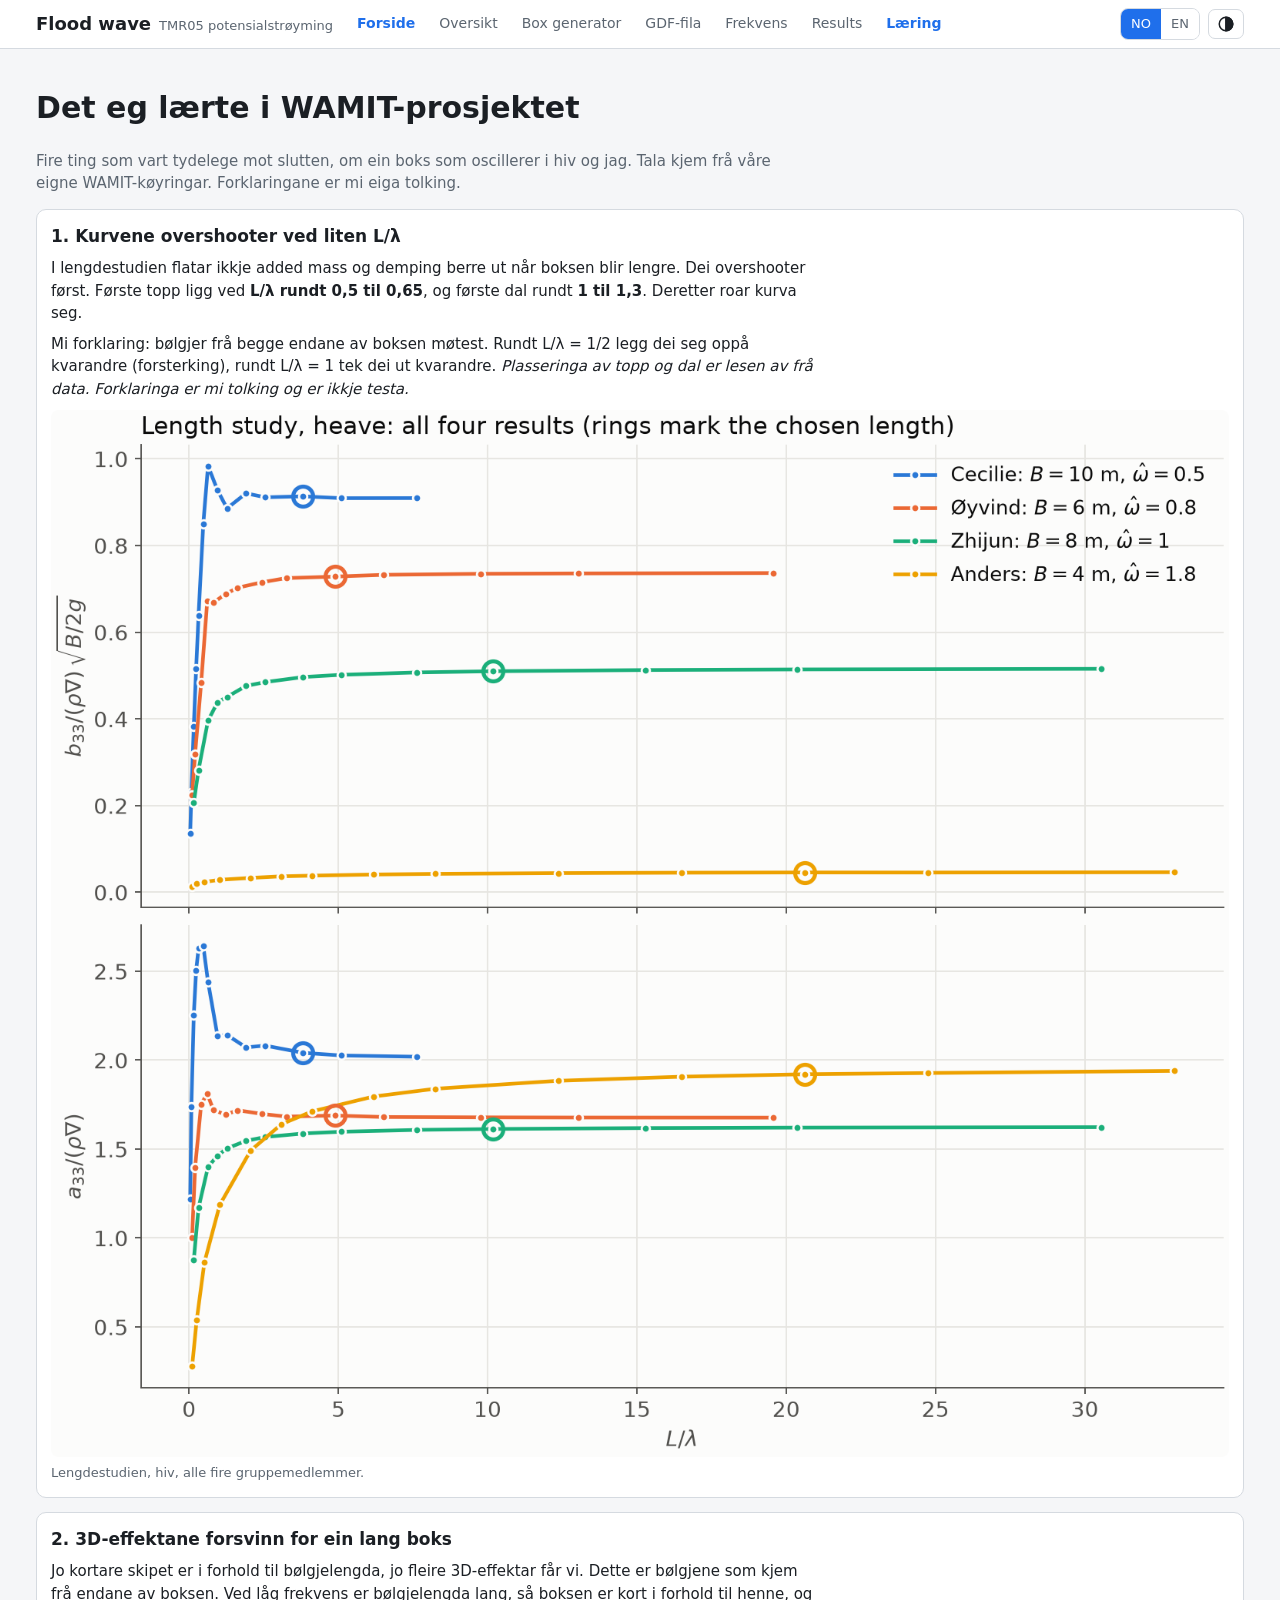
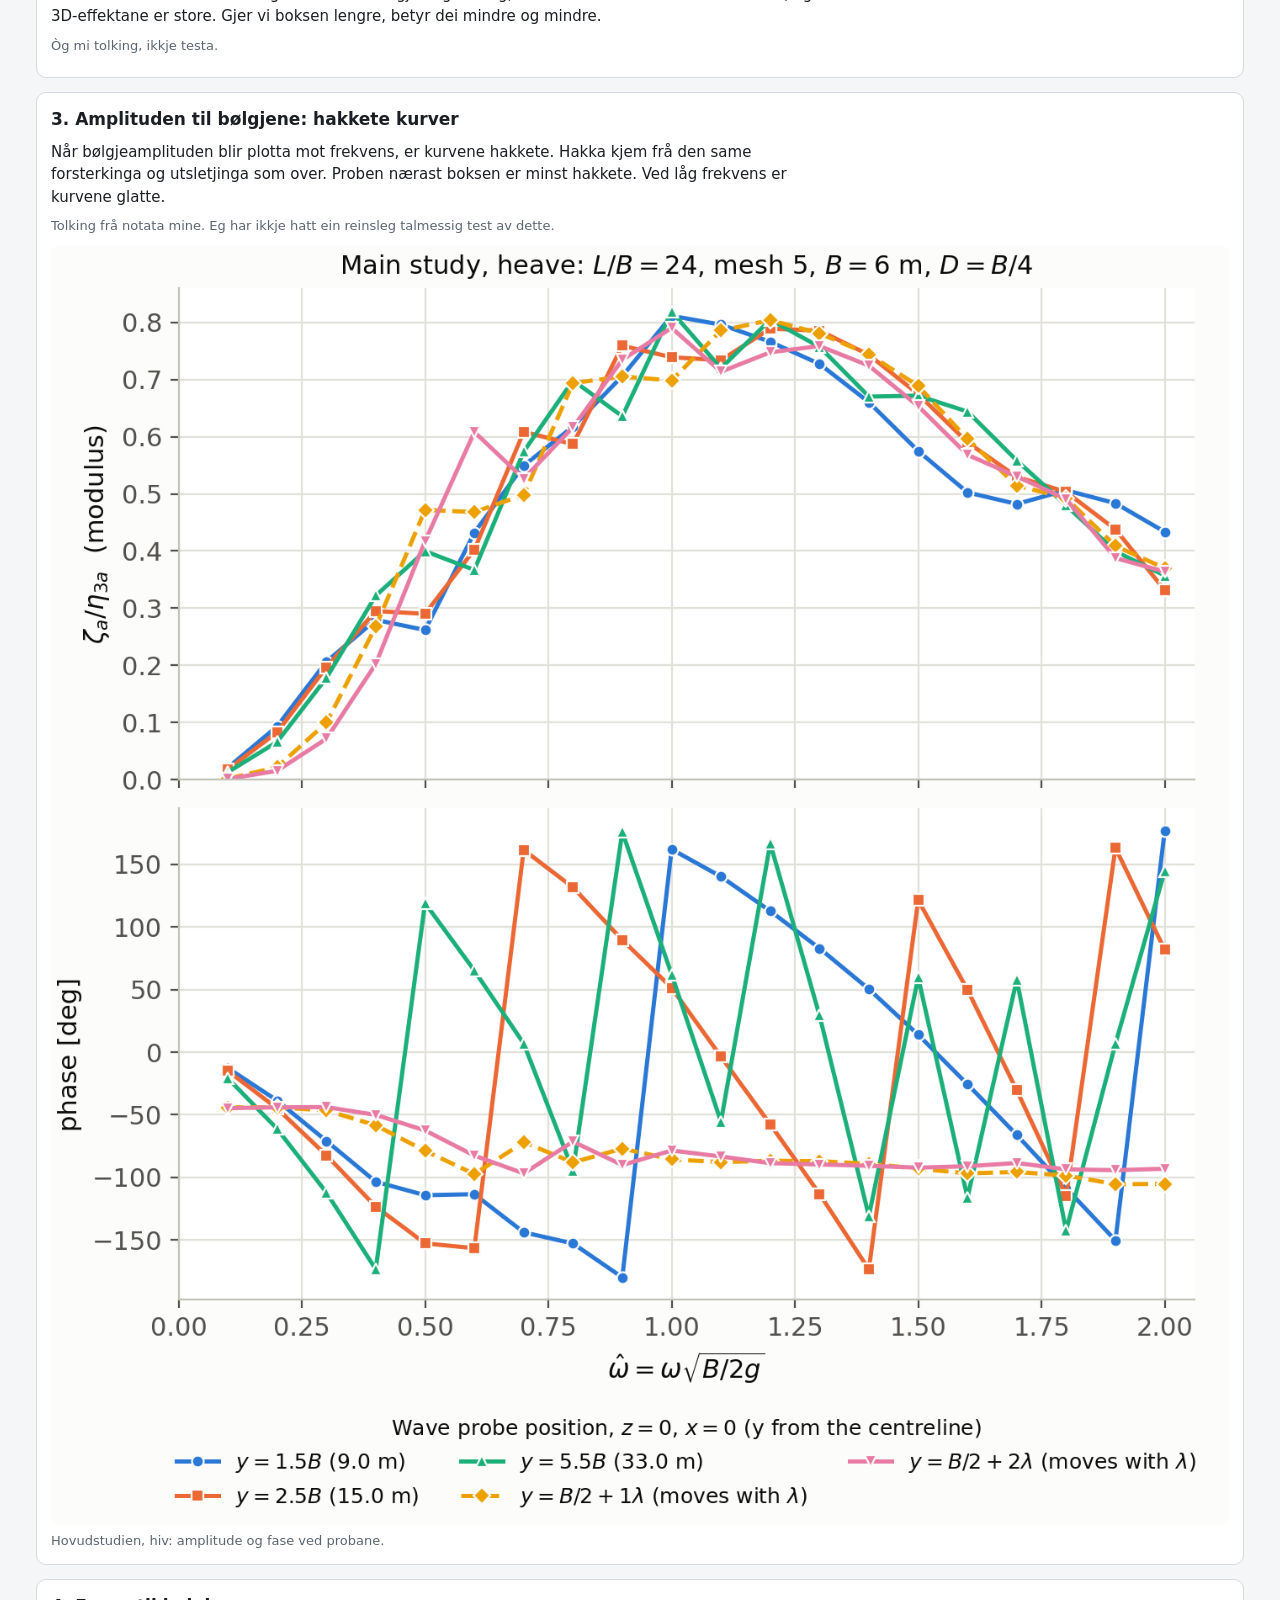
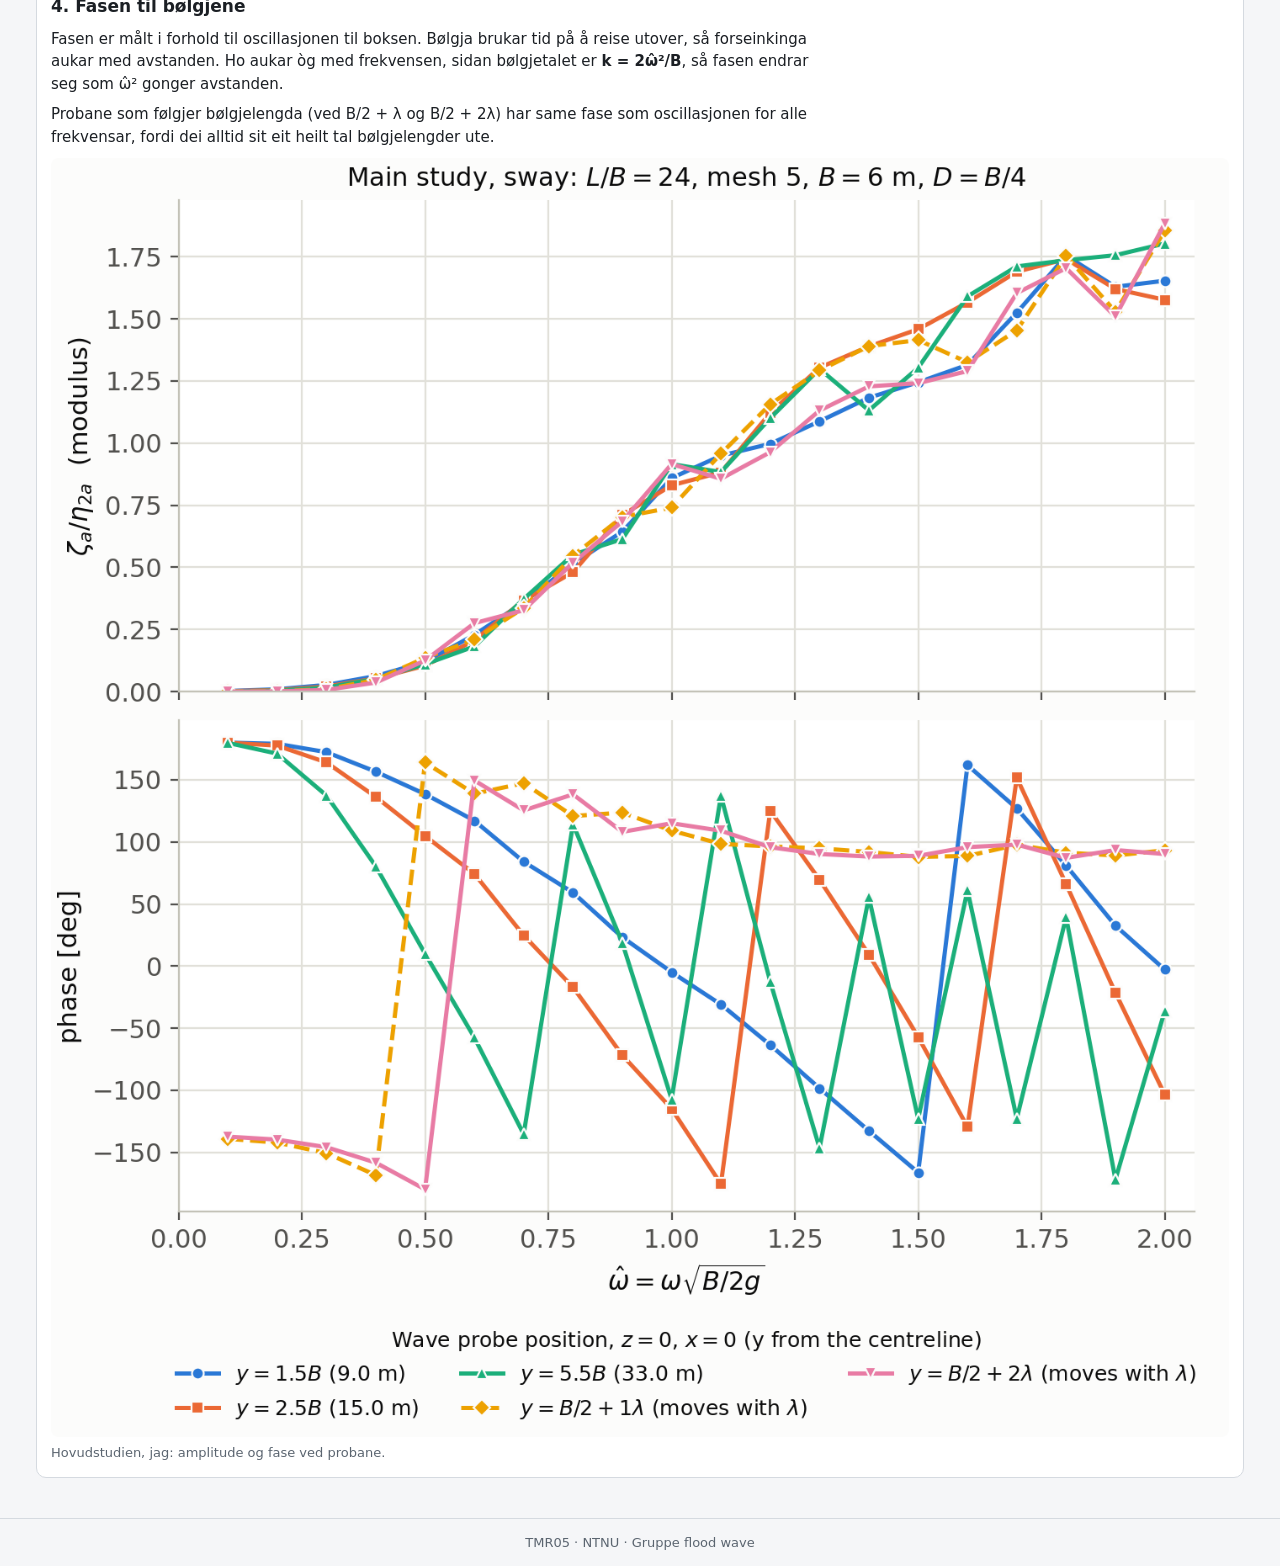
==== læring/index.html @ 2c4257c1 "Add laering page" ====
<!doctype html>
<html lang="nn" data-title="lr.title">
<head>
<meta charset="utf-8">
<meta name="viewport" content="width=device-width, initial-scale=1">
<title>Læring</title>
<link rel="stylesheet" href="../assets/site.css">
<link rel="stylesheet" href="learning.css">
<script src="../assets/site.js"></script>
</head>
<body>
<header id="site-header"></header>
<main>
<div class="wrap">
  <h1 data-i18n="lr.h1"></h1>
  <p class="sub" data-i18n="lr.sub"></p>

  <div class="card">
    <h2 data-i18n="lr.h_1"></h2>
    <p data-i18n="lr.p_1a"></p>
    <p data-i18n="lr.p_1b"></p>
    <figure><img src="img/length_study_heave_all.png" alt=""><figcaption data-i18n="lr.c_1"></figcaption></figure>
  </div>

  <div class="card">
    <h2 data-i18n="lr.h_2"></h2>
    <p data-i18n="lr.p_2a"></p>
    <p class="small" data-i18n="lr.p_2b"></p>
  </div>

  <div class="card">
    <h2 data-i18n="lr.h_3"></h2>
    <p data-i18n="lr.p_3a"></p>
    <p class="small" data-i18n="lr.p_3b"></p>
    <figure><img src="img/main_study_heave_waves.png" alt=""><figcaption data-i18n="lr.c_3"></figcaption></figure>
  </div>

  <div class="card">
    <h2 data-i18n="lr.h_4"></h2>
    <p data-i18n="lr.p_4a"></p>
    <p data-i18n="lr.p_4b"></p>
    <figure><img src="img/main_study_sway_waves.png" alt=""><figcaption data-i18n="lr.c_4"></figcaption></figure>
  </div>
</div>
</main>
<footer id="site-footer"></footer>
<script src="learning.js"></script>
</body>
</html>
---- assets/site.css ----
/* Felles stil for heile nettstaden: fargar, meny, forside, knappar */
:root{
  --bg:#f5f6f8; --panel:#ffffff; --ink:#1b1f24; --muted:#5b6570; --line:#d5dae0;
  --canvas:#eef2f7; --accent:#1f6feb; --sel:#ffcc00; --code-bg:#f0f2f5;
  --hard:rgba(255,204,0,.38); --soft:rgba(31,111,235,.10); --gdf:rgba(26,138,60,.14);
  --good:#1a8a3c; --badc:#c62828;
}
@media (prefers-color-scheme: dark){
  :root:not([data-theme="light"]){
    --bg:#14181d; --panel:#1c2229; --ink:#e8ecf0; --muted:#98a3ae; --line:#323b45;
    --canvas:#10151a; --accent:#5b9dff; --sel:#ffd23f; --code-bg:#12171c;
    --hard:rgba(255,210,63,.30); --soft:rgba(91,157,255,.14); --gdf:rgba(76,208,125,.16);
    --good:#4cd07d; --badc:#ff7b72;
  }
}
:root[data-theme="dark"]{
  --bg:#14181d; --panel:#1c2229; --ink:#e8ecf0; --muted:#98a3ae; --line:#323b45;
  --canvas:#10151a; --accent:#5b9dff; --sel:#ffd23f; --code-bg:#12171c;
  --hard:rgba(255,210,63,.30); --soft:rgba(91,157,255,.14); --gdf:rgba(76,208,125,.16);
  --good:#4cd07d; --badc:#ff7b72;
}
*{box-sizing:border-box}
html{color-scheme:light dark}
:root[data-theme="light"]{color-scheme:light}
:root[data-theme="dark"]{color-scheme:dark}
body{margin:0;background:var(--bg);color:var(--ink);font:15px/1.5 system-ui,-apple-system,"Segoe UI",Roboto,sans-serif;min-height:100vh;display:flex;flex-direction:column}
main{flex:1}
.wrap{max-width:1240px;margin:0 auto;padding:16px}
a{color:var(--accent)}

/* meny */
#site-header{position:sticky;top:0;z-index:20;background:var(--panel);border-bottom:1px solid var(--line)}
.bar{max-width:1240px;margin:0 auto;padding:8px 16px;display:flex;align-items:center;gap:14px;flex-wrap:wrap}
.brand{display:flex;align-items:baseline;gap:8px;text-decoration:none;color:var(--ink);font-size:18px}
.brand span{color:var(--muted);font-size:13px}
.bar nav{display:flex;gap:4px;flex:1;flex-wrap:wrap}
.bar nav a{color:var(--muted);text-decoration:none;padding:5px 10px;border-radius:7px;font-size:14px}
.bar nav a:hover{color:var(--ink);background:var(--code-bg)}
.bar nav a.active{color:var(--accent);font-weight:600}
.tools{display:flex;gap:8px;align-items:center}
.seg{display:inline-flex;border:1px solid var(--line);border-radius:8px;overflow:hidden}
.seg button{border:0;border-radius:0;padding:5px 10px;background:var(--panel);color:var(--muted)}
.seg button.on{background:var(--accent);color:#fff}
#themeBtn{padding:5px 8px;line-height:0;display:inline-flex;align-items:center}
#themeBtn svg{width:18px;height:18px}
.bar nav a{white-space:nowrap}
.tools{margin-left:auto}
@media (max-width:640px){.bar nav{order:3;flex-basis:100%}.brand span{display:none}}

/* forside */
.hero{padding:26px 0 8px}
.hero h1{font-size:28px;margin:0 0 6px}
.hero p{color:var(--muted);margin:0;max-width:70ch}
.cards{display:grid;grid-template-columns:repeat(auto-fill,minmax(280px,1fr));gap:14px;margin:20px 0}
.pcard{display:block;text-decoration:none;color:var(--ink);background:var(--panel);border:1px solid var(--line);border-radius:12px;padding:16px;transition:border-color .15s,transform .15s}
.pcard:hover{border-color:var(--accent);transform:translateY(-2px)}
.pcard h2{font-size:17px;margin:0 0 6px}
.pcard p{margin:0;color:var(--muted);font-size:14px}
.pcard .go{display:inline-block;margin-top:10px;color:var(--accent);font-size:14px}
.pcard.soon{border-style:dashed;color:var(--muted);cursor:default}
.pcard.soon:hover{border-color:var(--line);transform:none}

/* felles element */
button{font:inherit;font-size:13px;background:var(--panel);color:var(--ink);border:1px solid var(--line);border-radius:7px;padding:6px 10px;cursor:pointer}
button:hover{border-color:var(--accent)}
button.on{background:var(--accent);border-color:var(--accent);color:#fff}
button:disabled{opacity:.45;cursor:default}
#site-footer{border-top:1px solid var(--line);color:var(--muted);font-size:13px;text-align:center;padding:14px 16px;margin-top:10px}
---- læring/learning.css ----
.sub{color:var(--muted);margin:0 0 14px;max-width:80ch}
.card{background:var(--panel);border:1px solid var(--line);border-radius:10px;padding:14px;margin-bottom:14px}
.card h2{font-size:17px;margin:0 0 8px}
.card p{max-width:80ch;margin:0 0 8px}
.small{font-size:13px;color:var(--muted)}
figure{margin:10px 0 0}
figure img{width:100%;height:auto;display:block;background:#fff;border-radius:8px}
figcaption{font-size:13px;color:var(--muted);margin-top:6px}
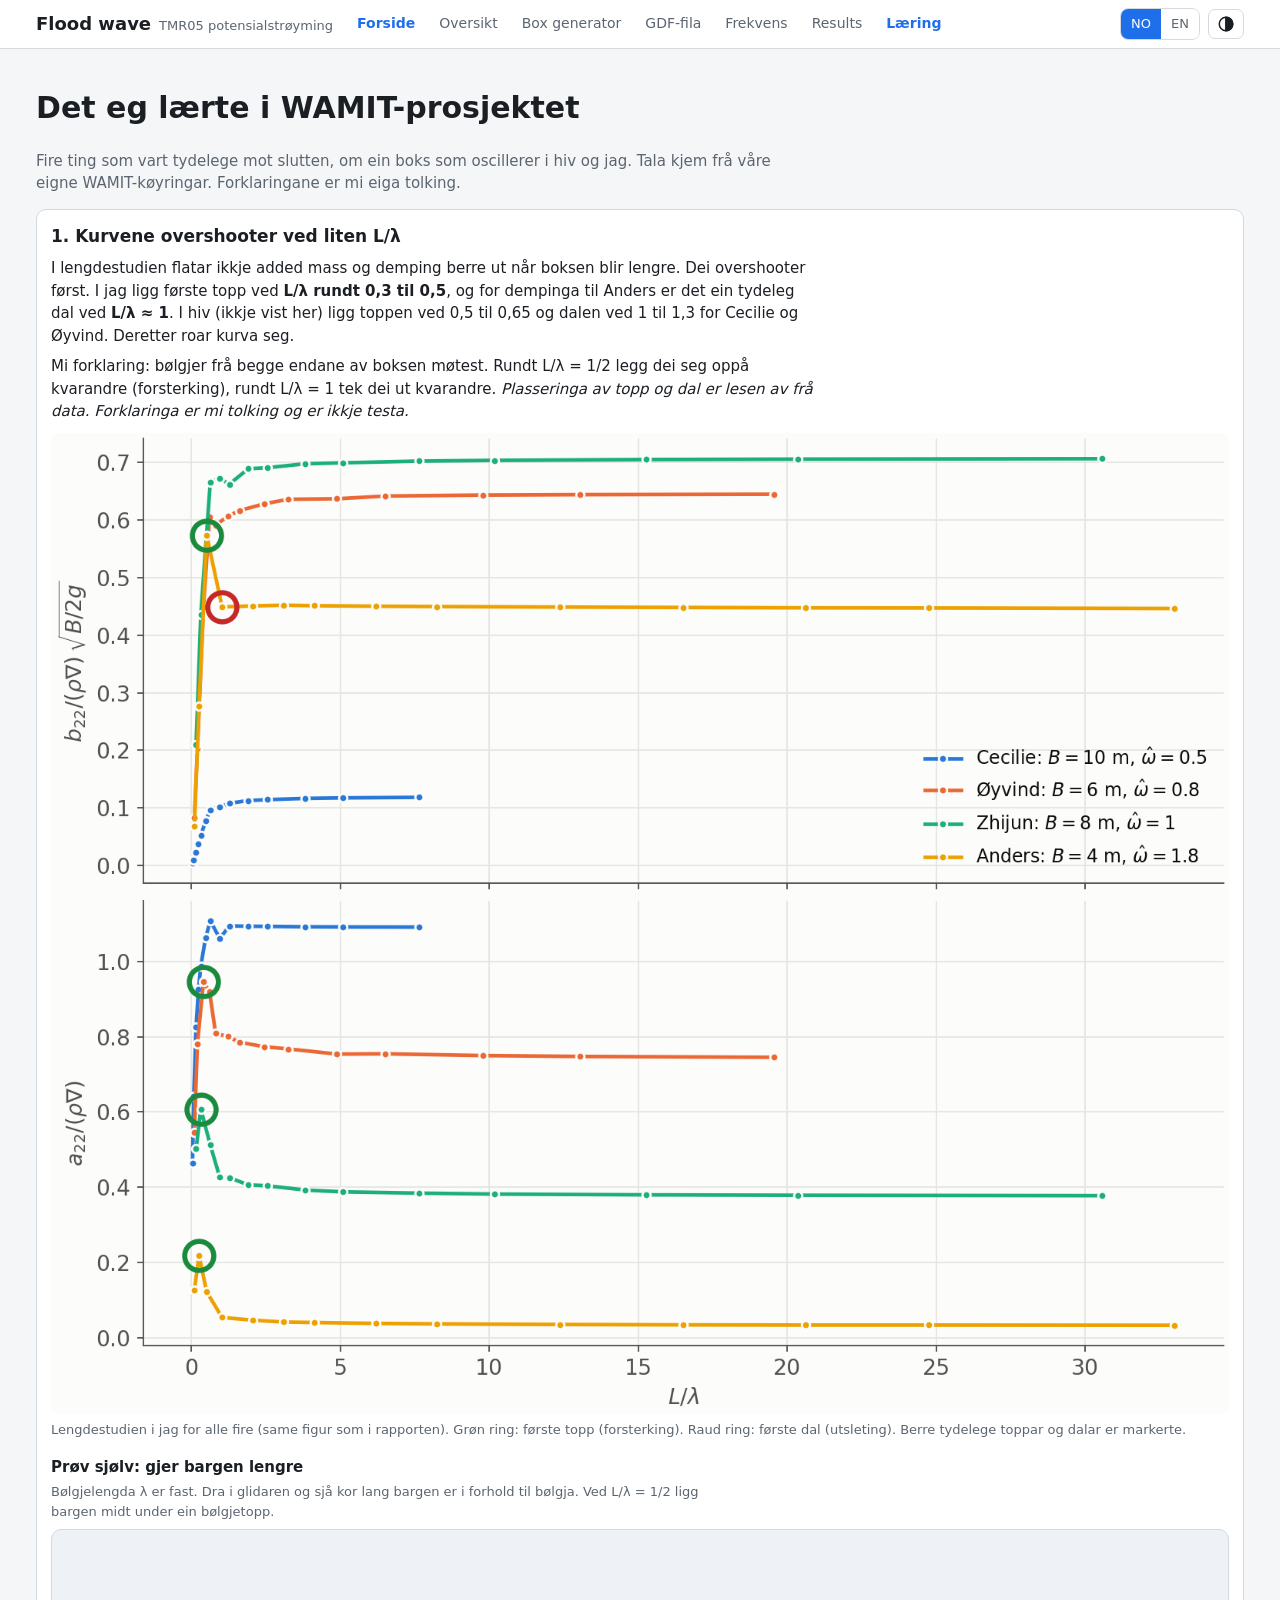
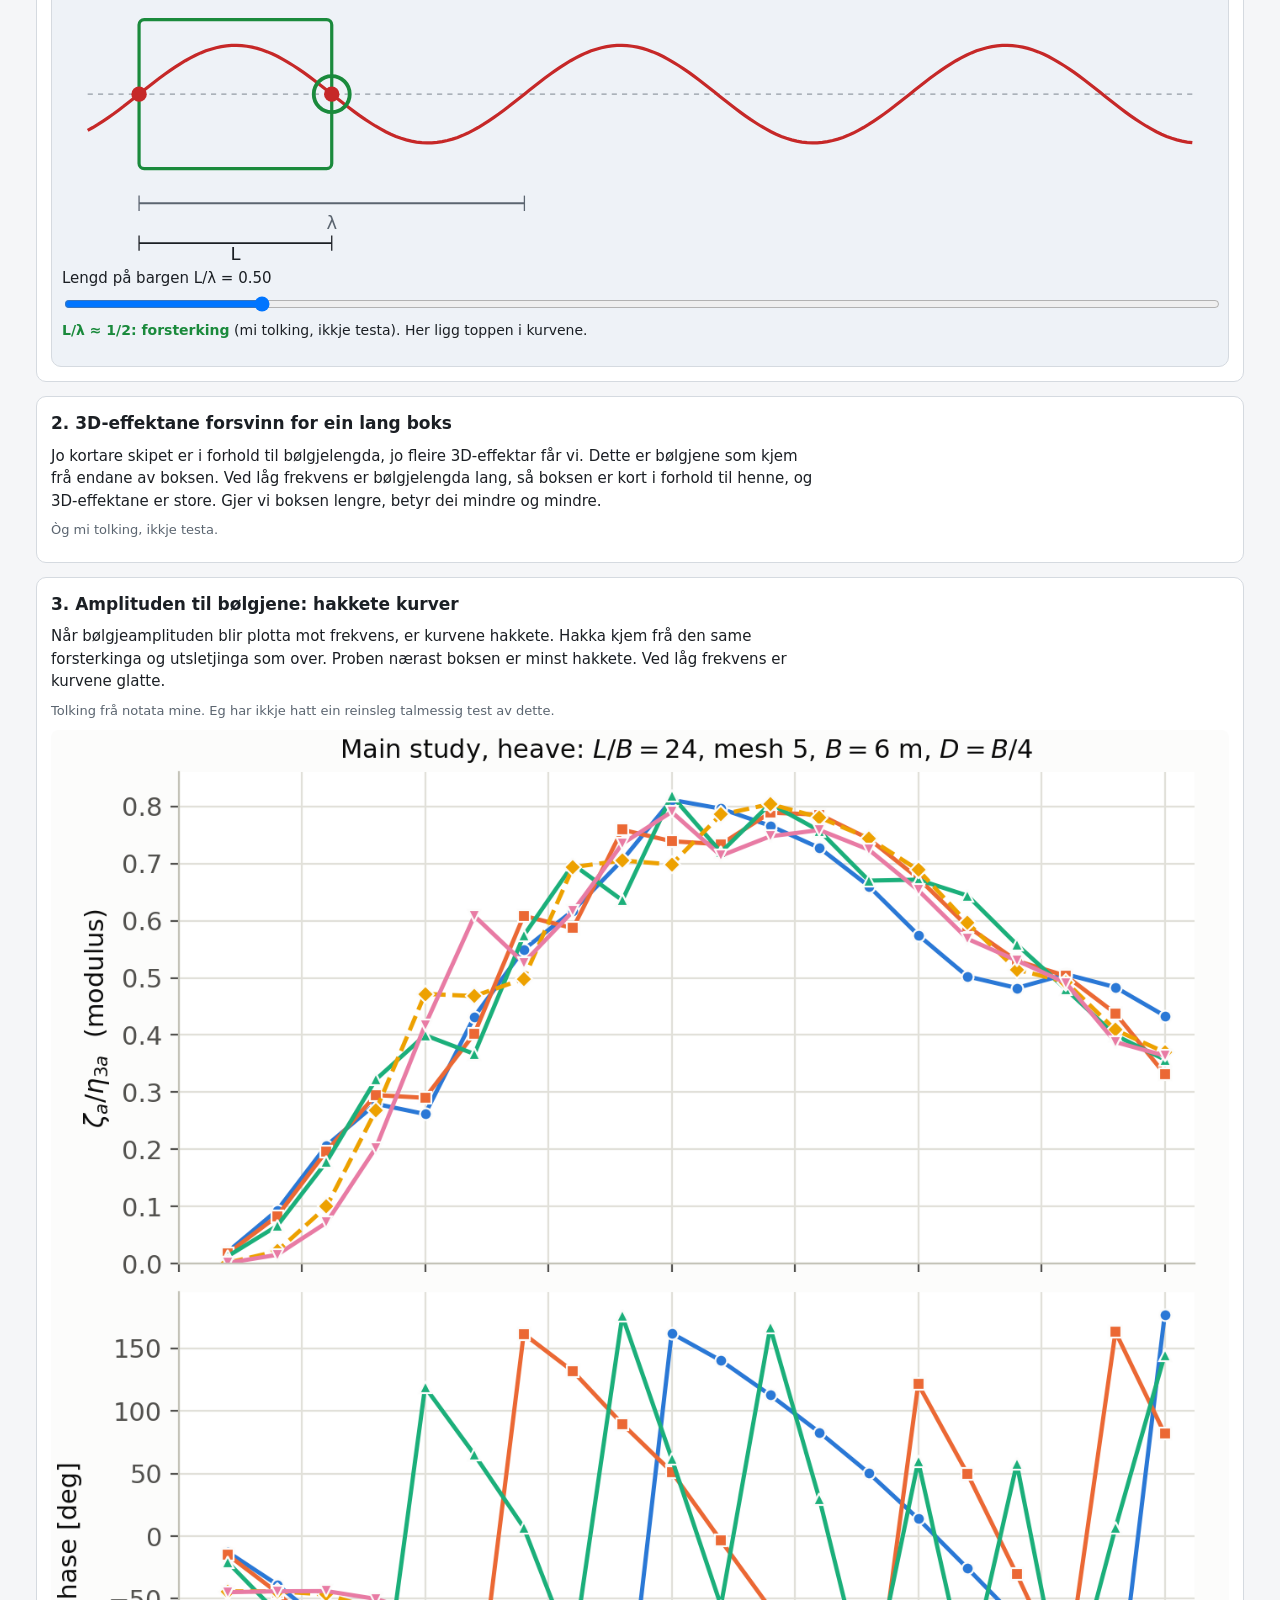
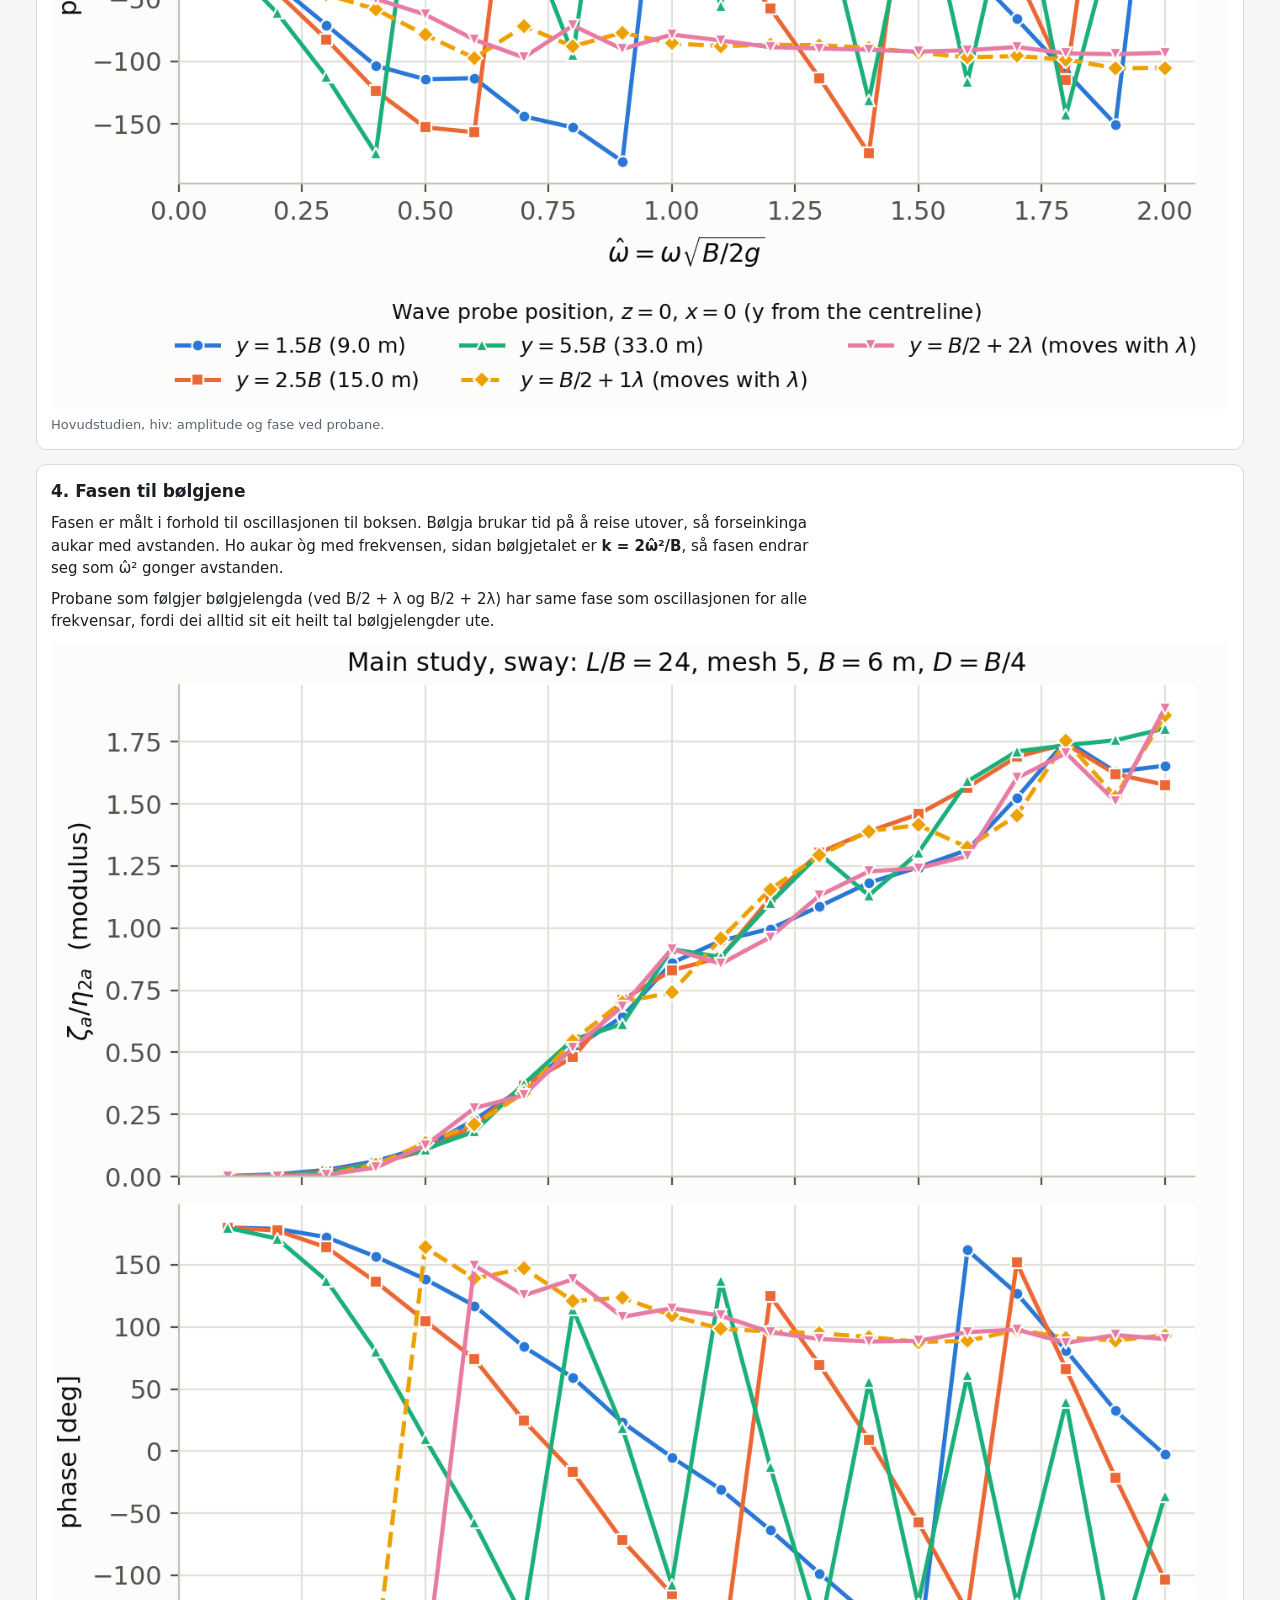
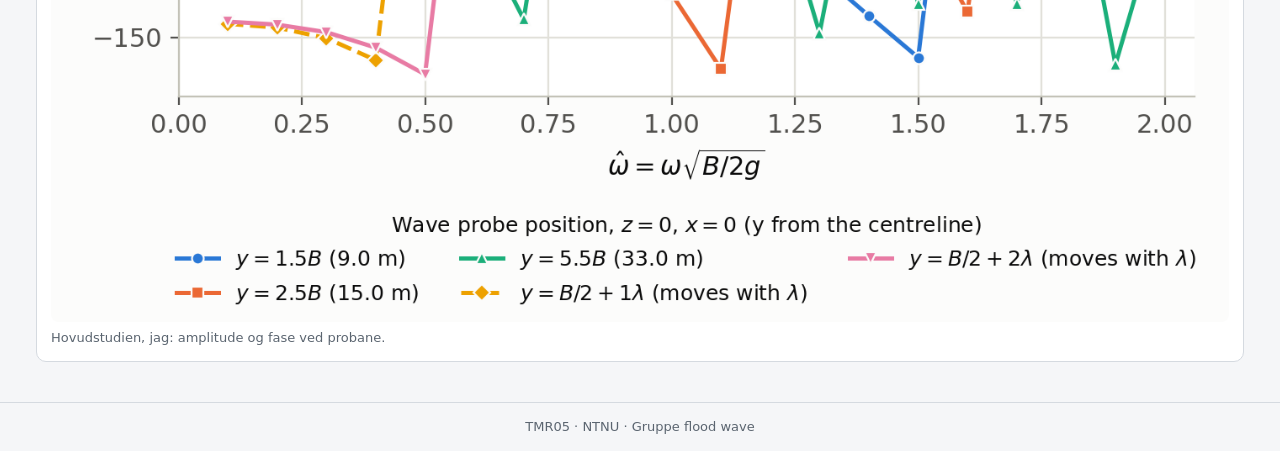
==== commit 4f88836f: "Add laering page" ====
--- a/læring/index.html
+++ b/læring/index.html
@@ -19,7 +19,15 @@
     <h2 data-i18n="lr.h_1"></h2>
     <p data-i18n="lr.p_1a"></p>
     <p data-i18n="lr.p_1b"></p>
-    <figure><img src="img/length_study_heave_all.png" alt=""><figcaption data-i18n="lr.c_1"></figcaption></figure>
+    <figure><img src="img/length_overshoot_sway.png" alt=""><figcaption data-i18n="lr.c_1"></figcaption></figure>
+    <h3 data-i18n="lr.b_h"></h3>
+    <p class="small" data-i18n="lr.b_p"></p>
+    <div class="barge">
+      <svg id="bargeSvg" viewBox="0 0 900 250" role="img" aria-label="Barge and wave"></svg>
+      <div class="bctl"><label for="bL"><span data-i18n="lr.b_len"></span> L/λ = <output id="bOut">0.50</output></label>
+        <input id="bL" type="range" min="0.1" max="2.5" step="0.01" value="0.5"></div>
+      <div class="bread" id="bRead"></div>
+    </div>
   </div>
 
   <div class="card">
--- a/læring/learning.css
+++ b/læring/learning.css
@@ -6,3 +6,10 @@
 figure{margin:10px 0 0}
 figure img{width:100%;height:auto;display:block;background:#fff;border-radius:8px}
 figcaption{font-size:13px;color:var(--muted);margin-top:6px}
+h3{font-size:15px;margin:16px 0 4px}
+.barge{margin-top:6px;background:var(--canvas);border:1px solid var(--line);border-radius:10px;padding:10px}
+#bargeSvg{width:100%;height:auto;display:block}
+.bctl{display:flex;flex-direction:column;gap:4px;margin-top:6px}
+.bctl input{width:100%}
+.bread{margin-top:6px;font-size:14px;min-height:2.6em}
+.bread .ok{color:var(--good);font-weight:600}.bread .bad{color:var(--badc);font-weight:600}
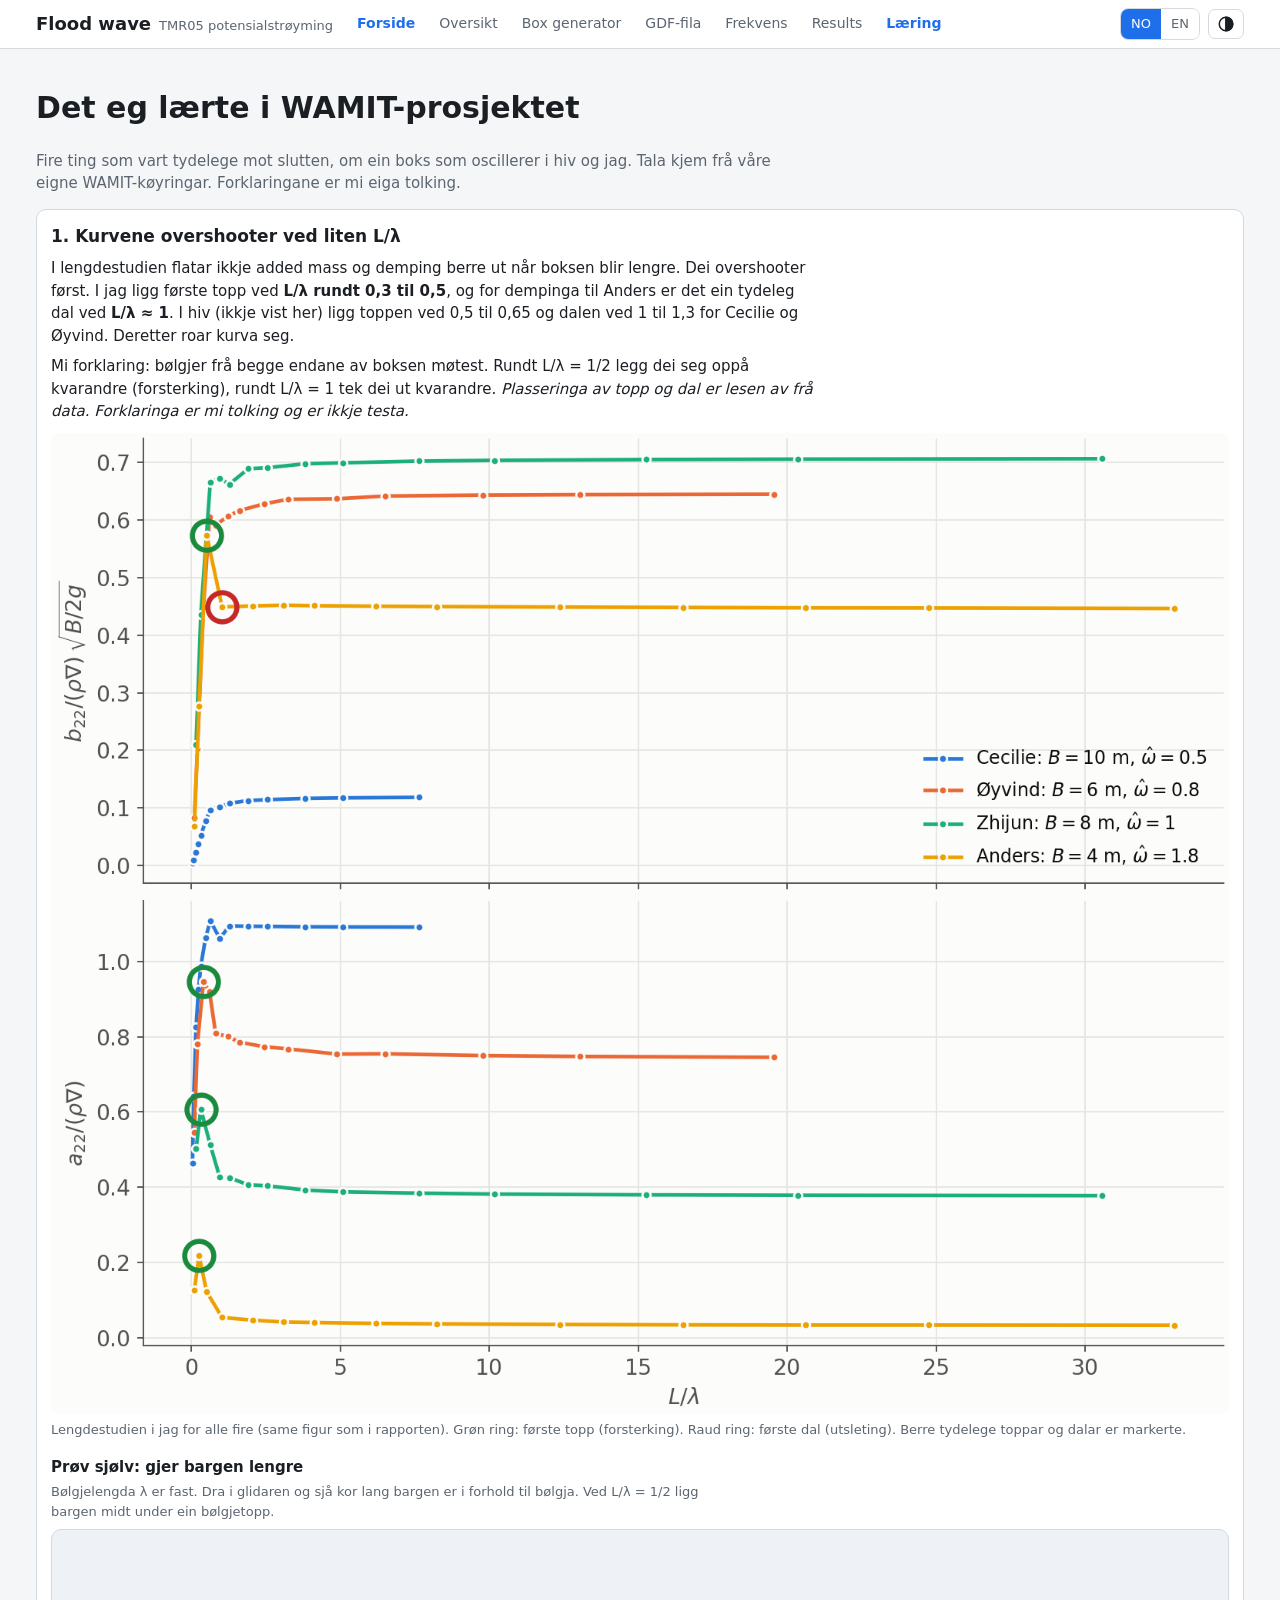
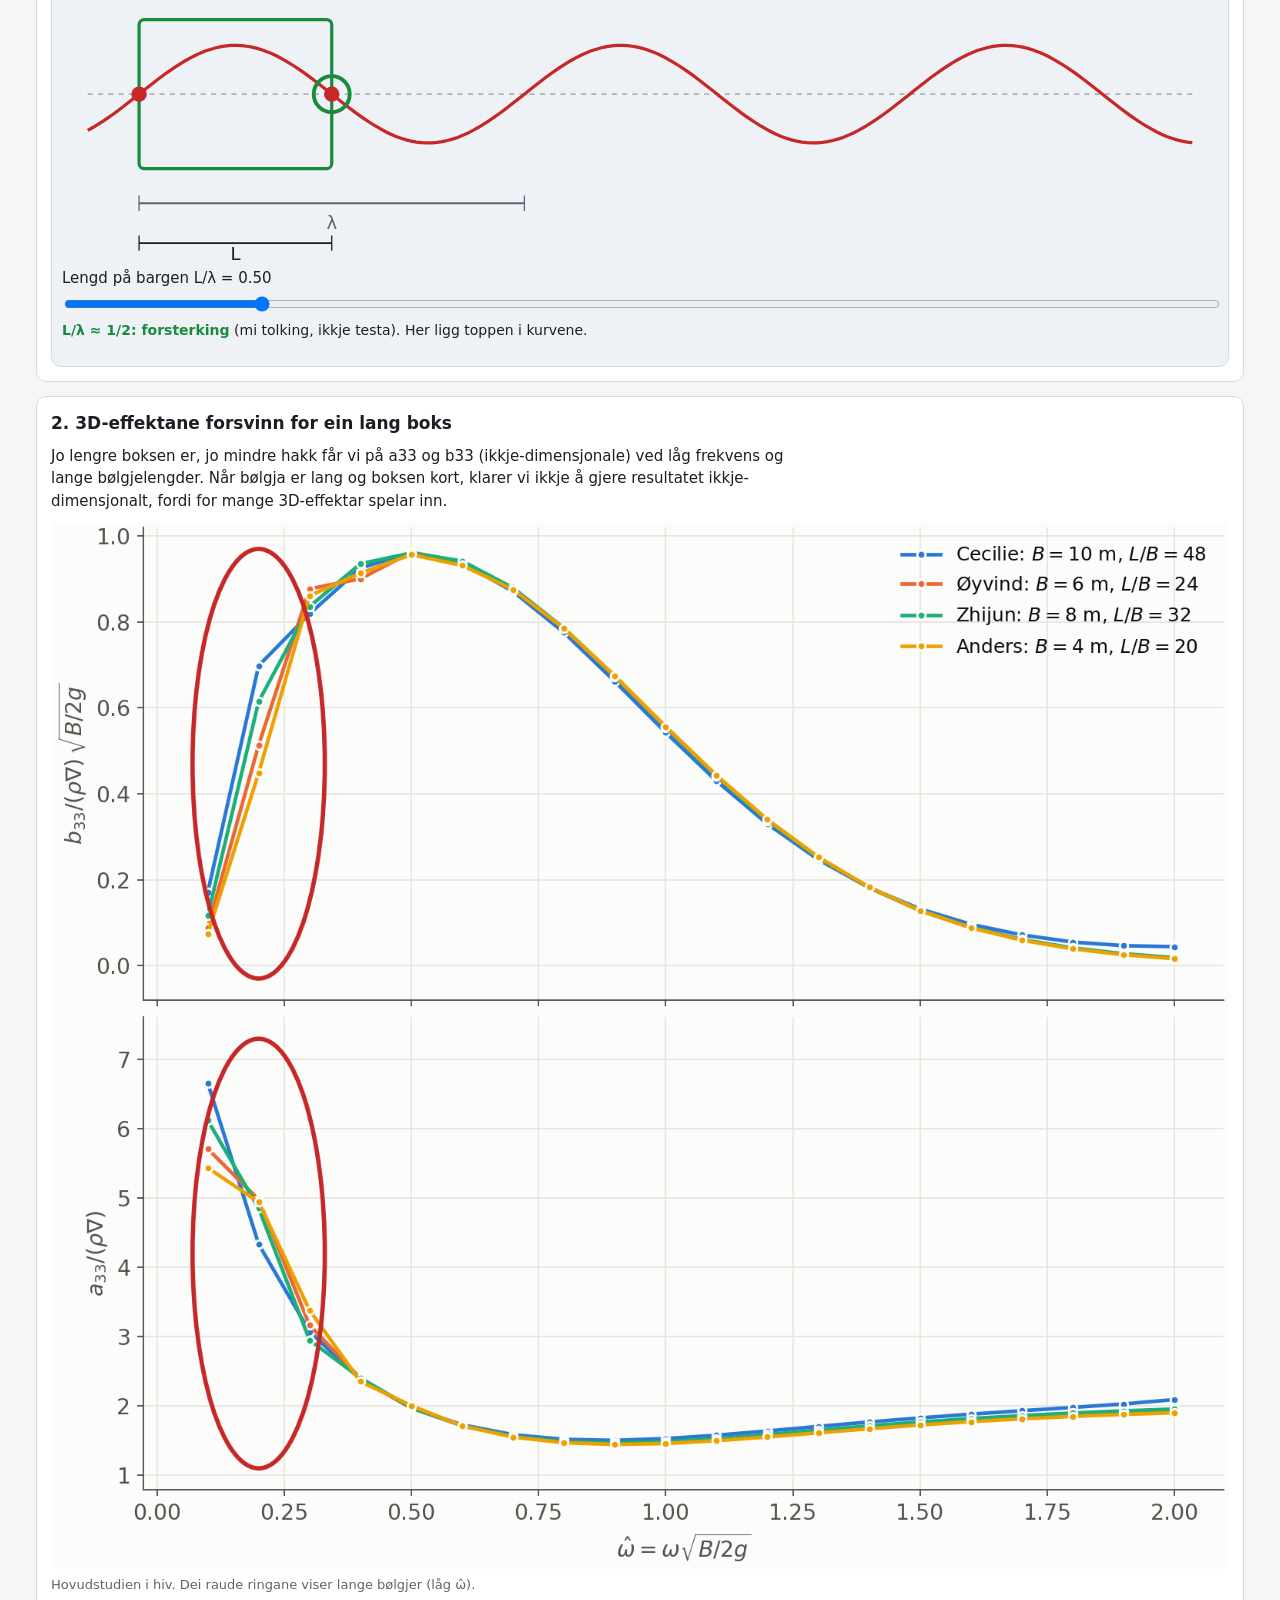
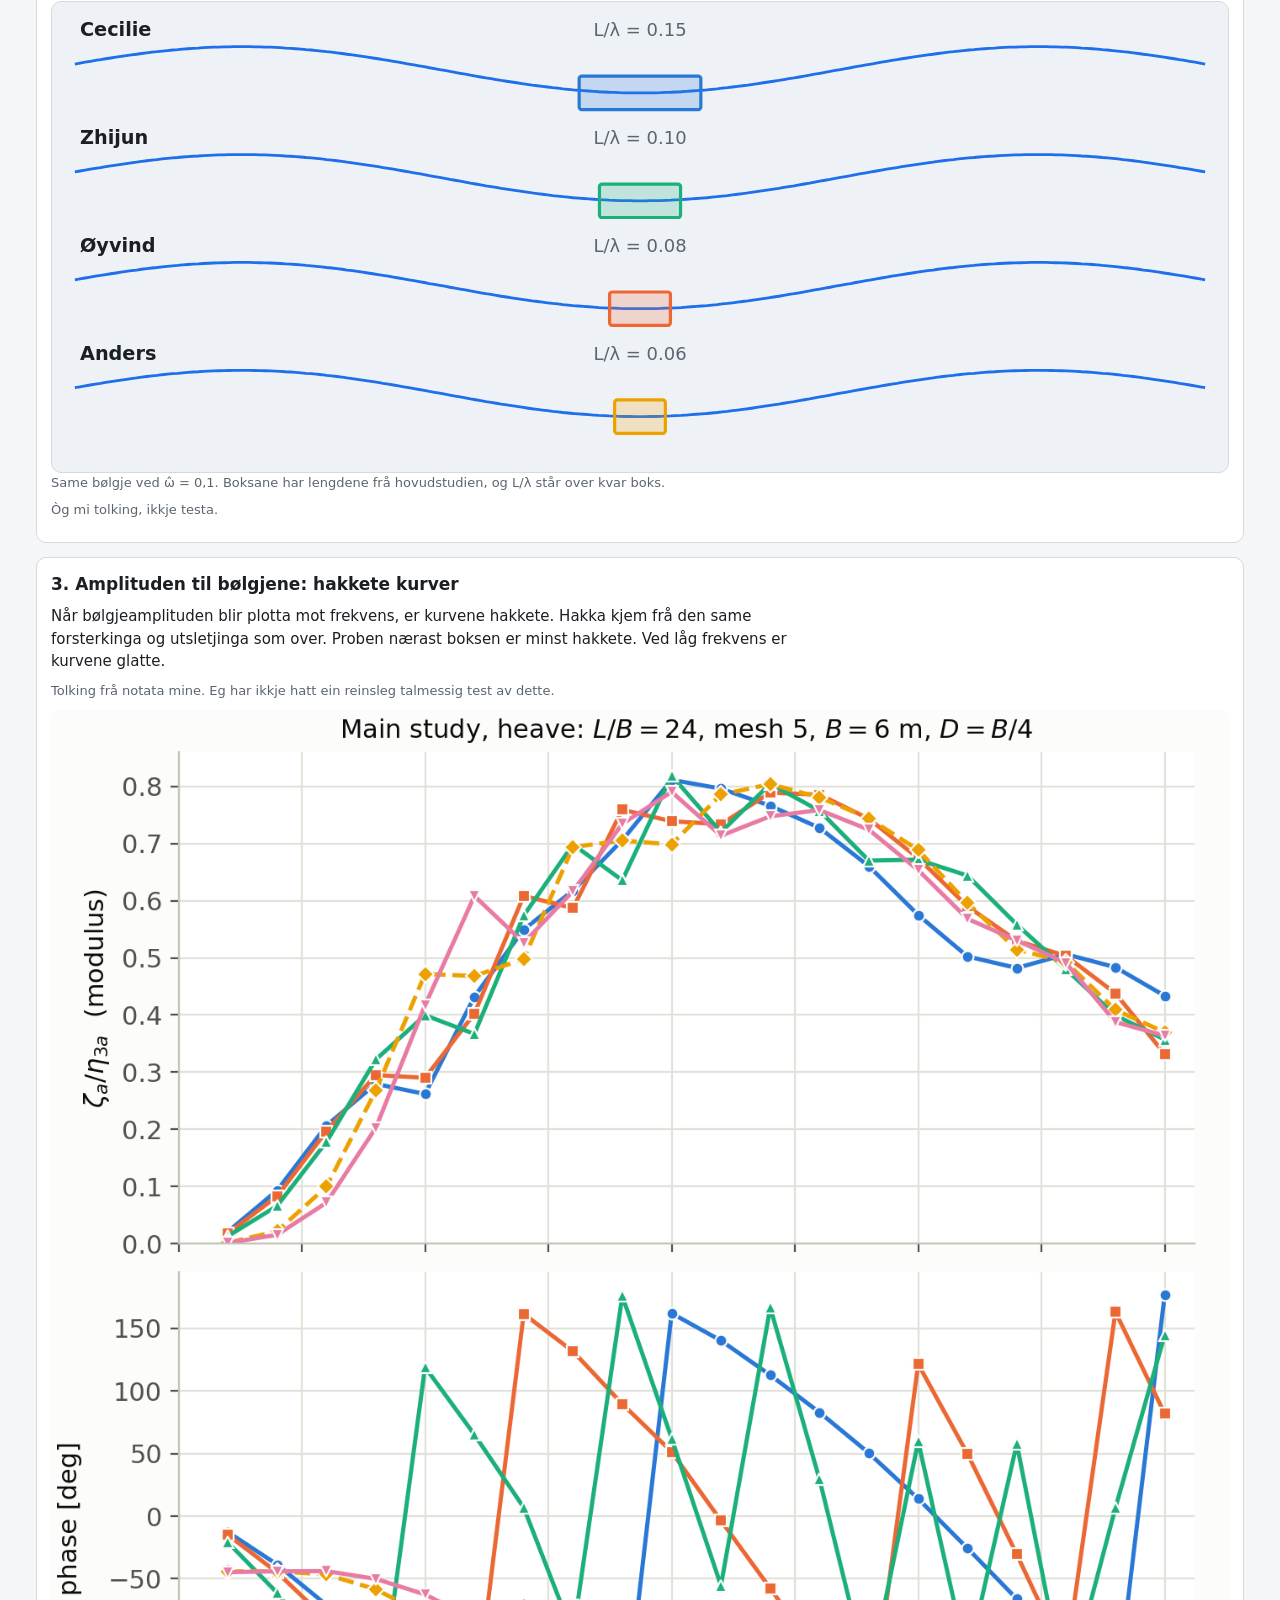
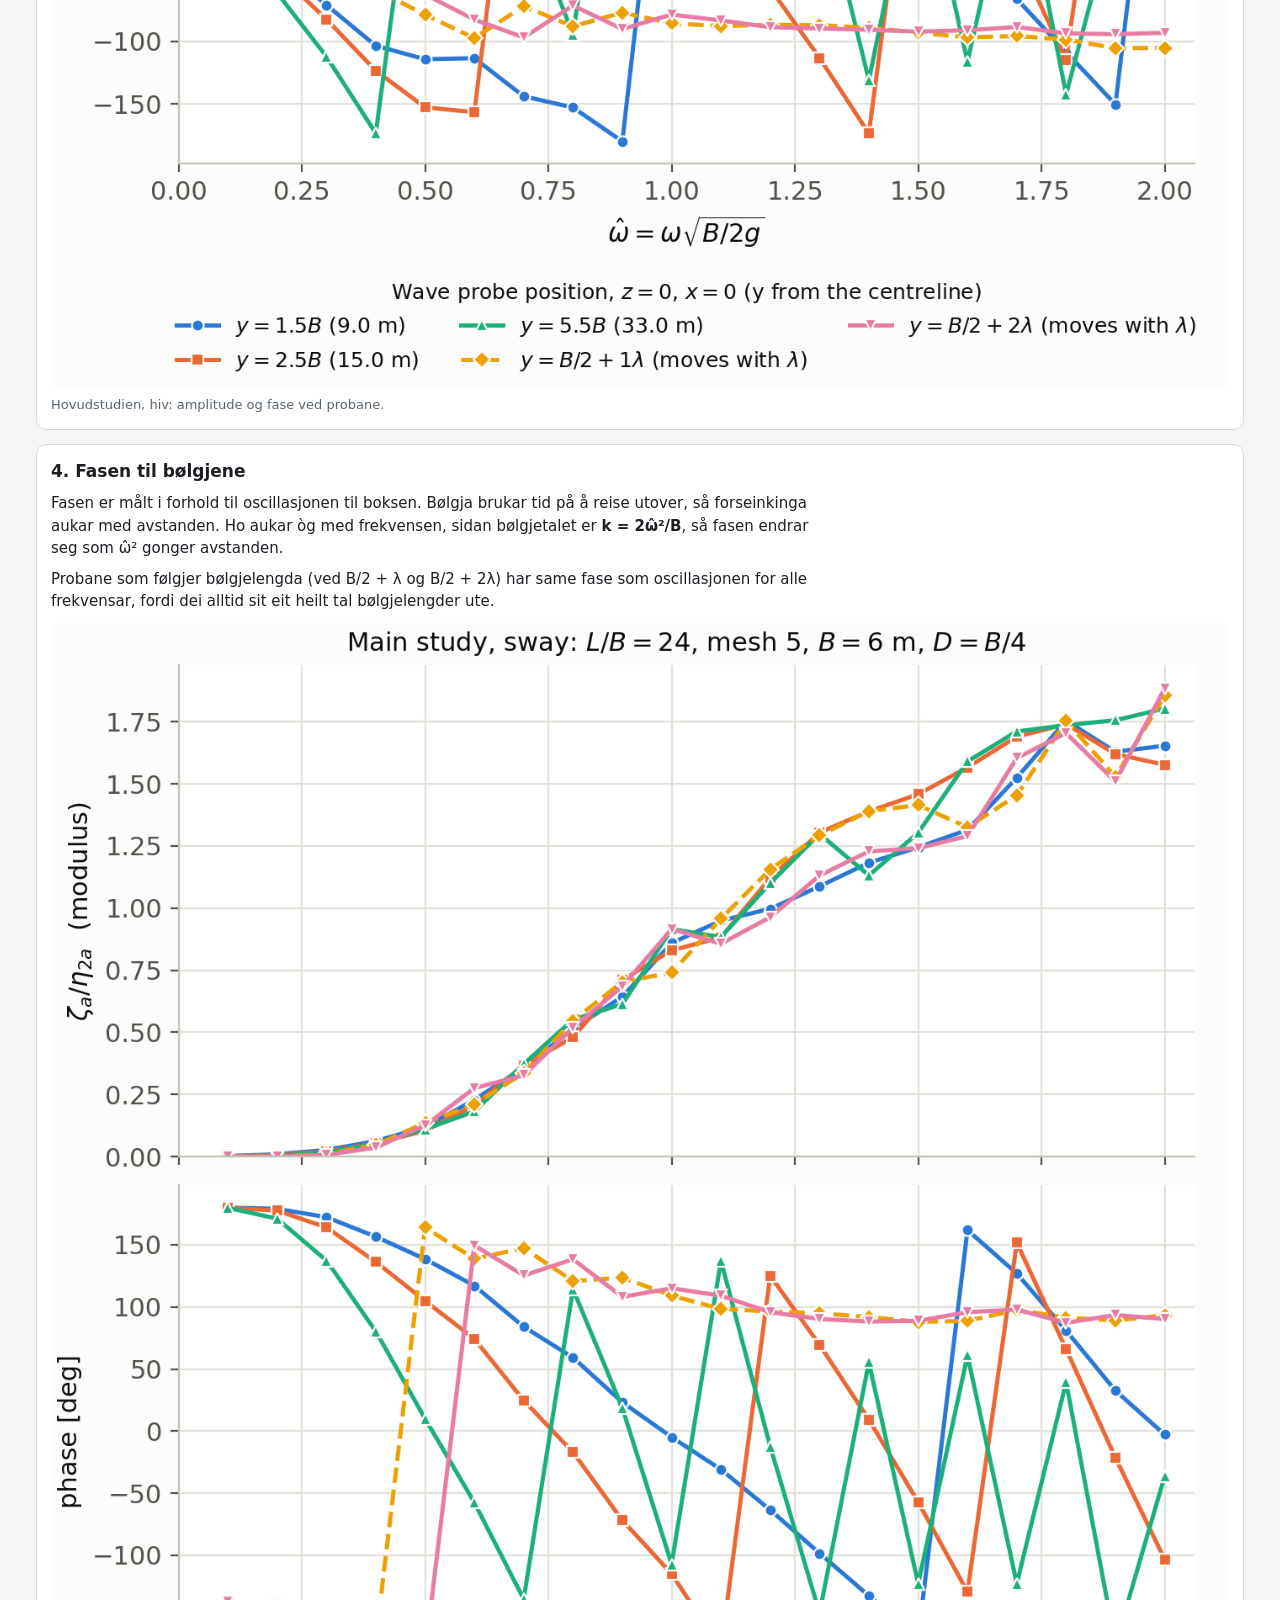
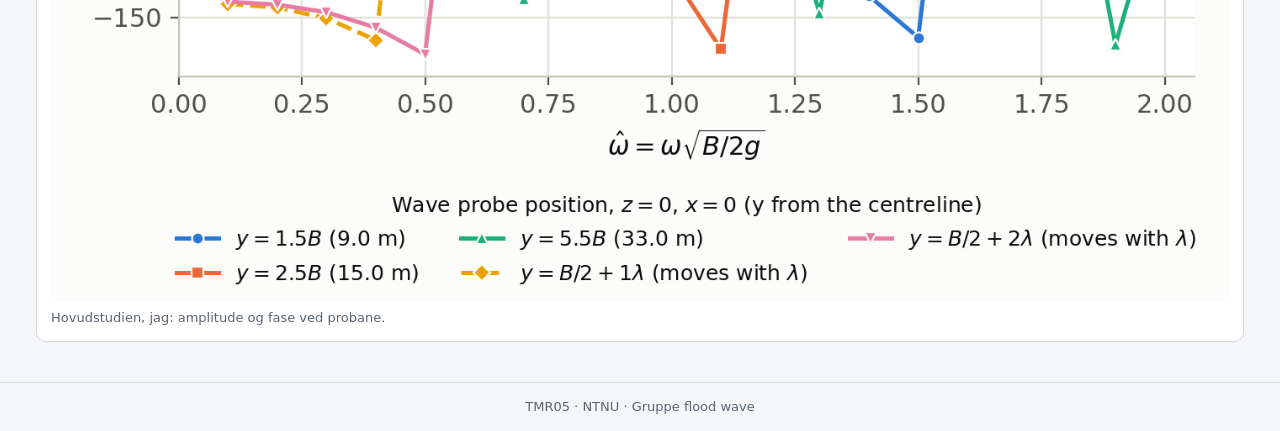
==== commit f5a2fc55: "Add laering page, points 1 and 2" ====
--- a/læring/index.html
+++ b/læring/index.html
@@ -33,6 +33,11 @@
   <div class="card">
     <h2 data-i18n="lr.h_2"></h2>
     <p data-i18n="lr.p_2a"></p>
+    <figure><img src="img/main_lowfreq_heave.png" alt=""><figcaption data-i18n="lr.c_2"></figcaption></figure>
+    <div class="barge">
+      <svg id="fourSvg" viewBox="0 0 900 345" role="img" aria-label="Four boxes of different length in the same long wave"></svg>
+    </div>
+    <p class="small" data-i18n="lr.w_c"></p>
     <p class="small" data-i18n="lr.p_2b"></p>
   </div>
 
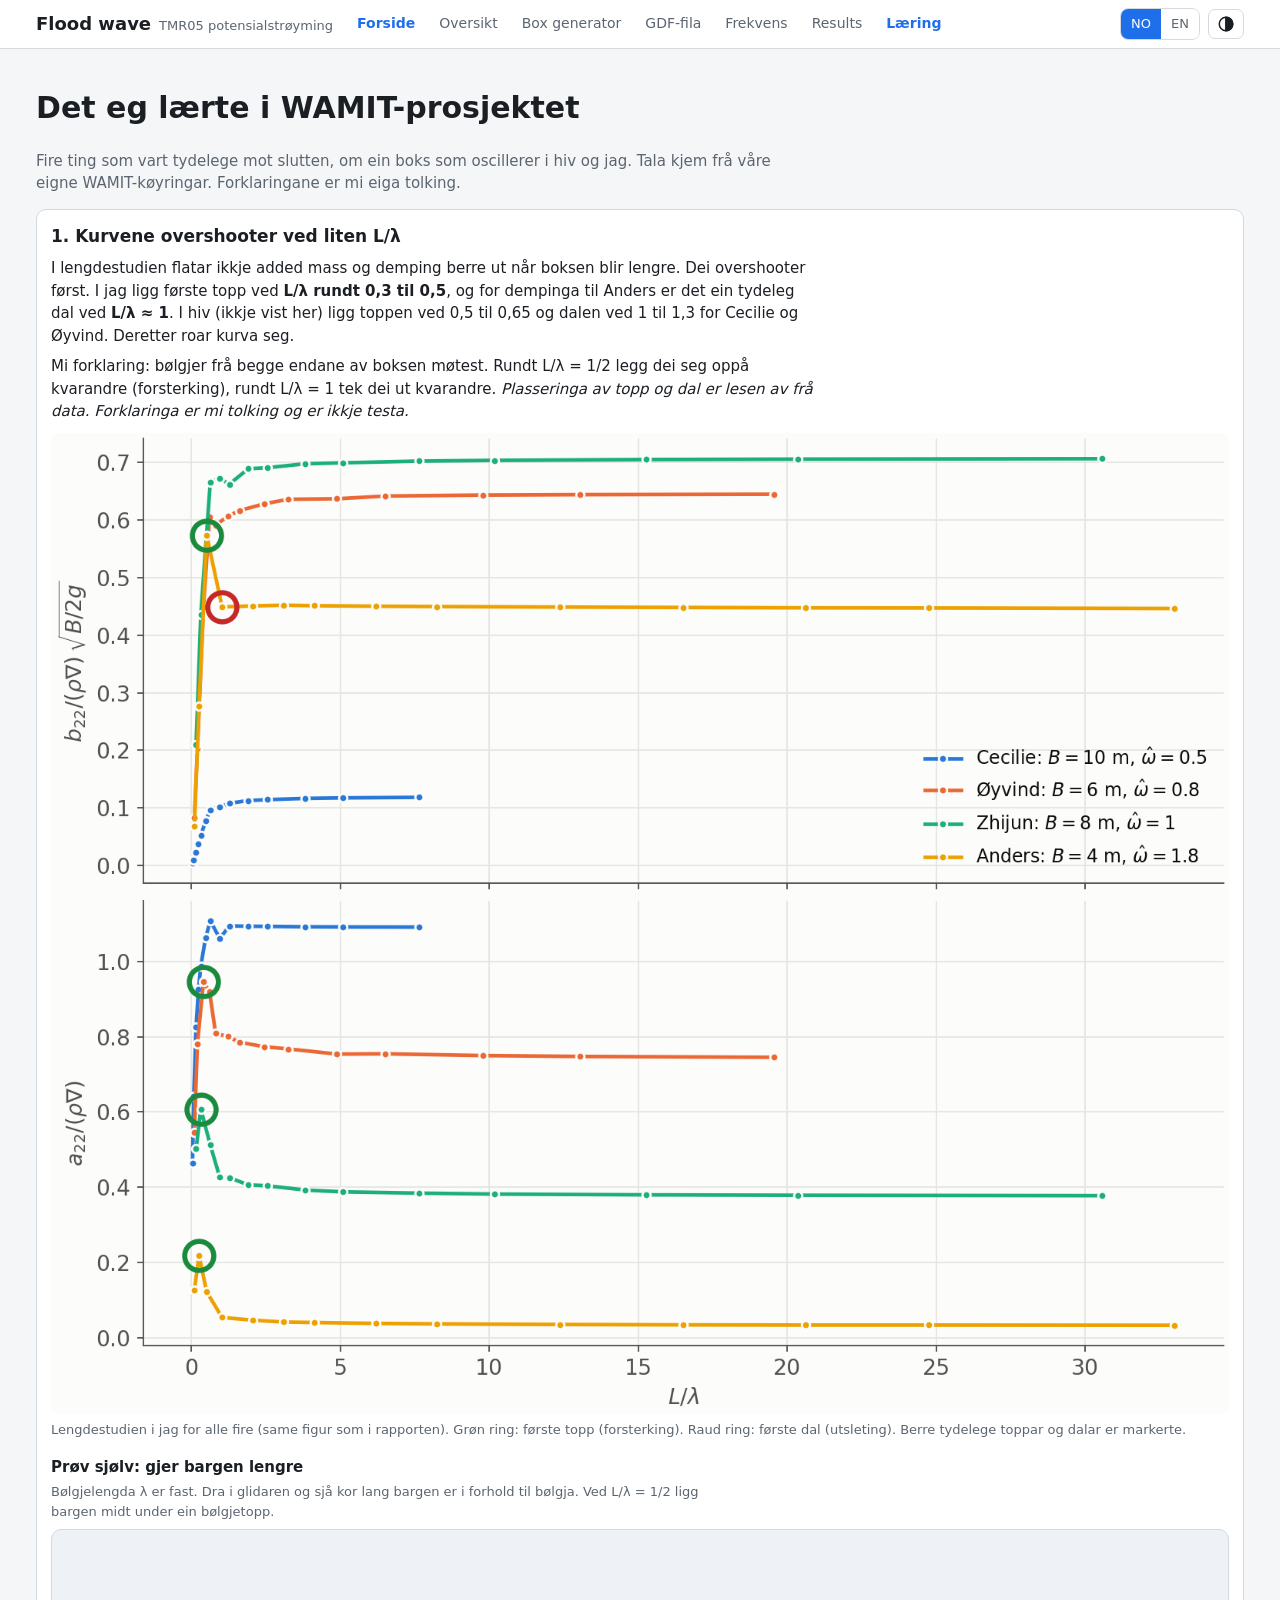
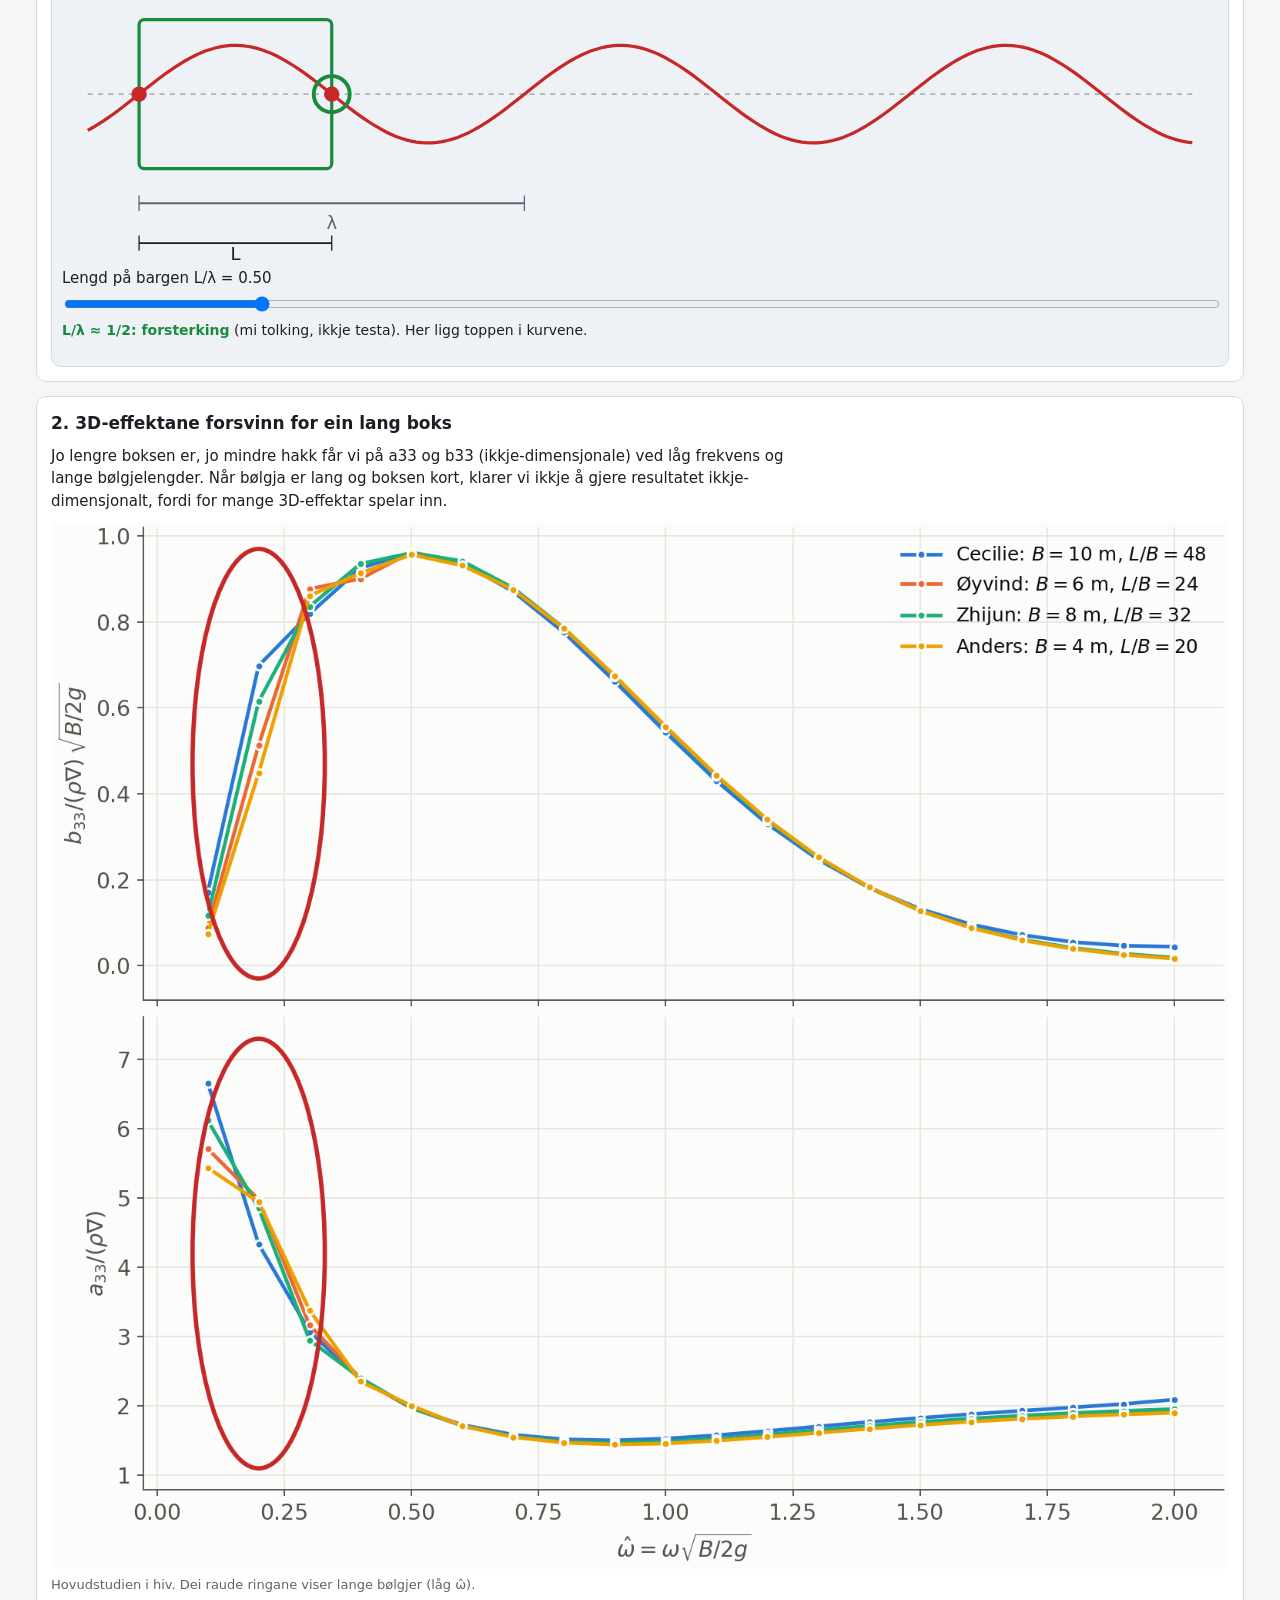
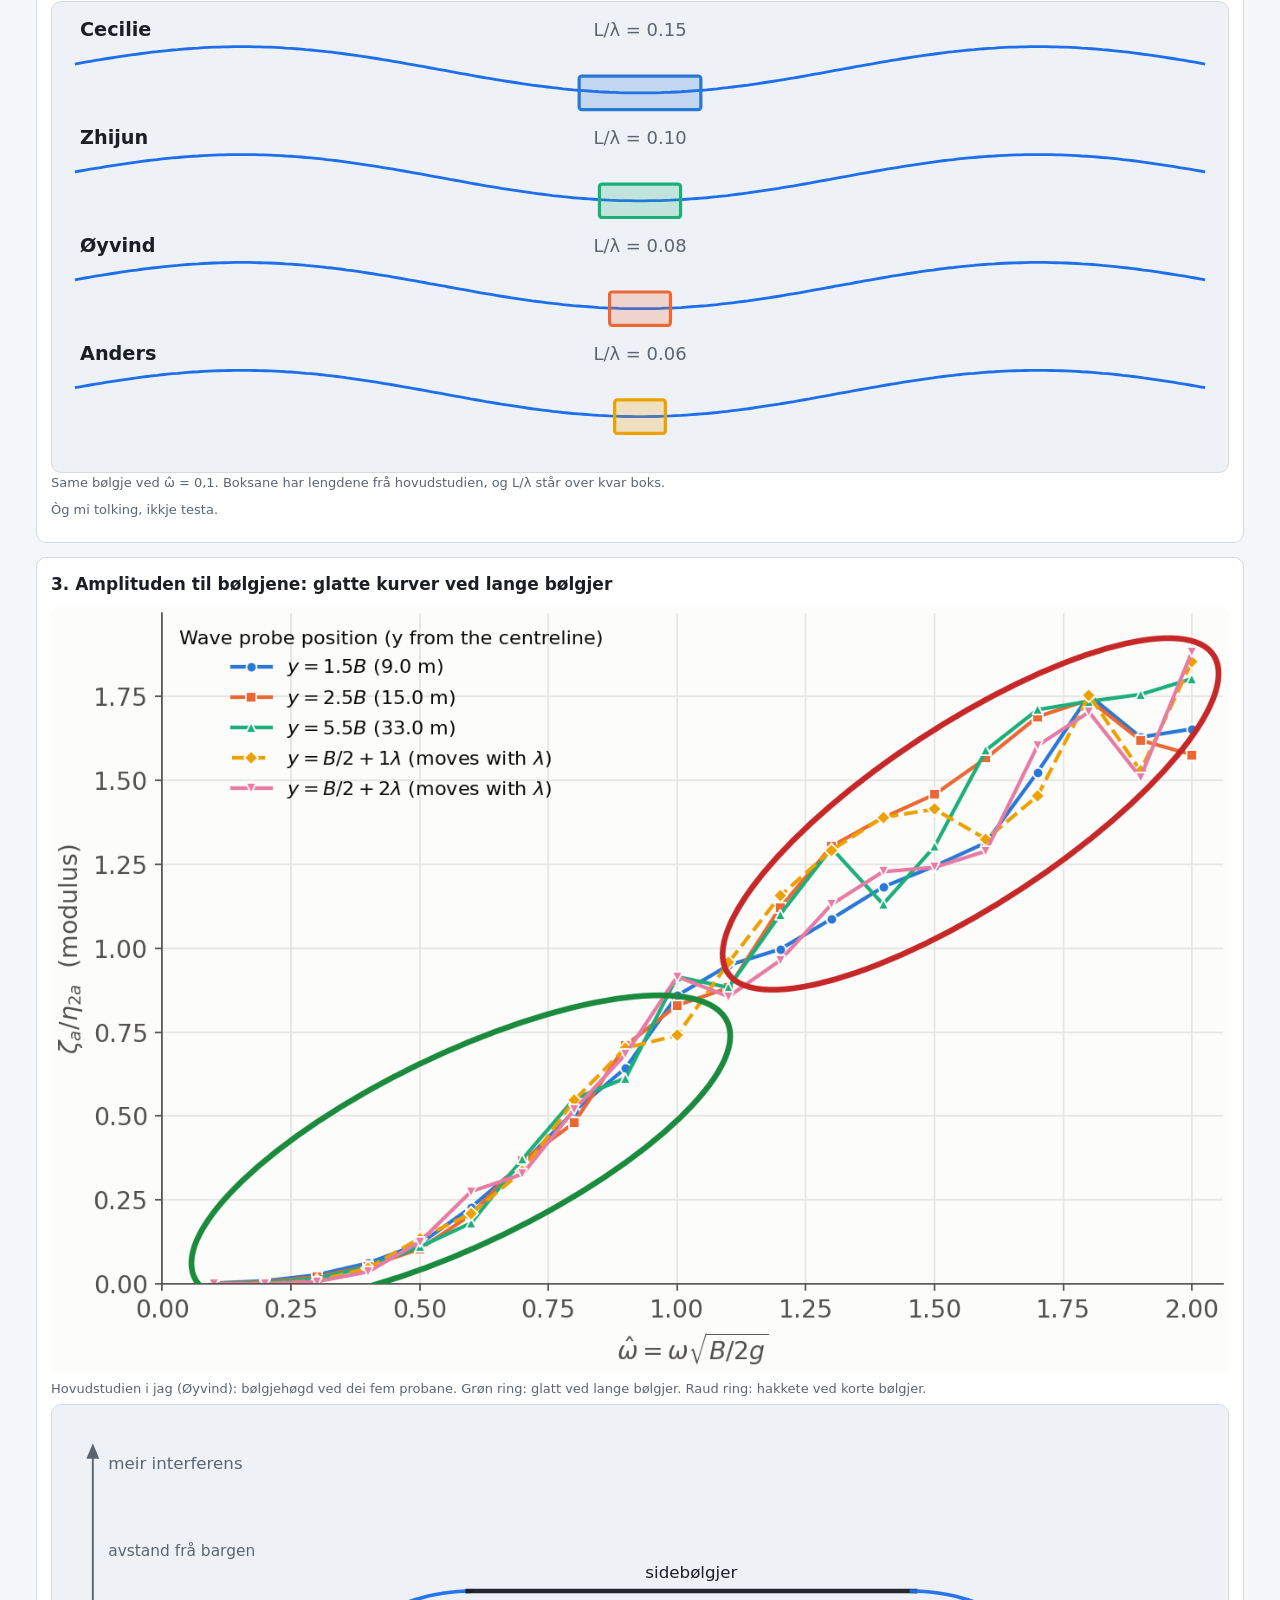
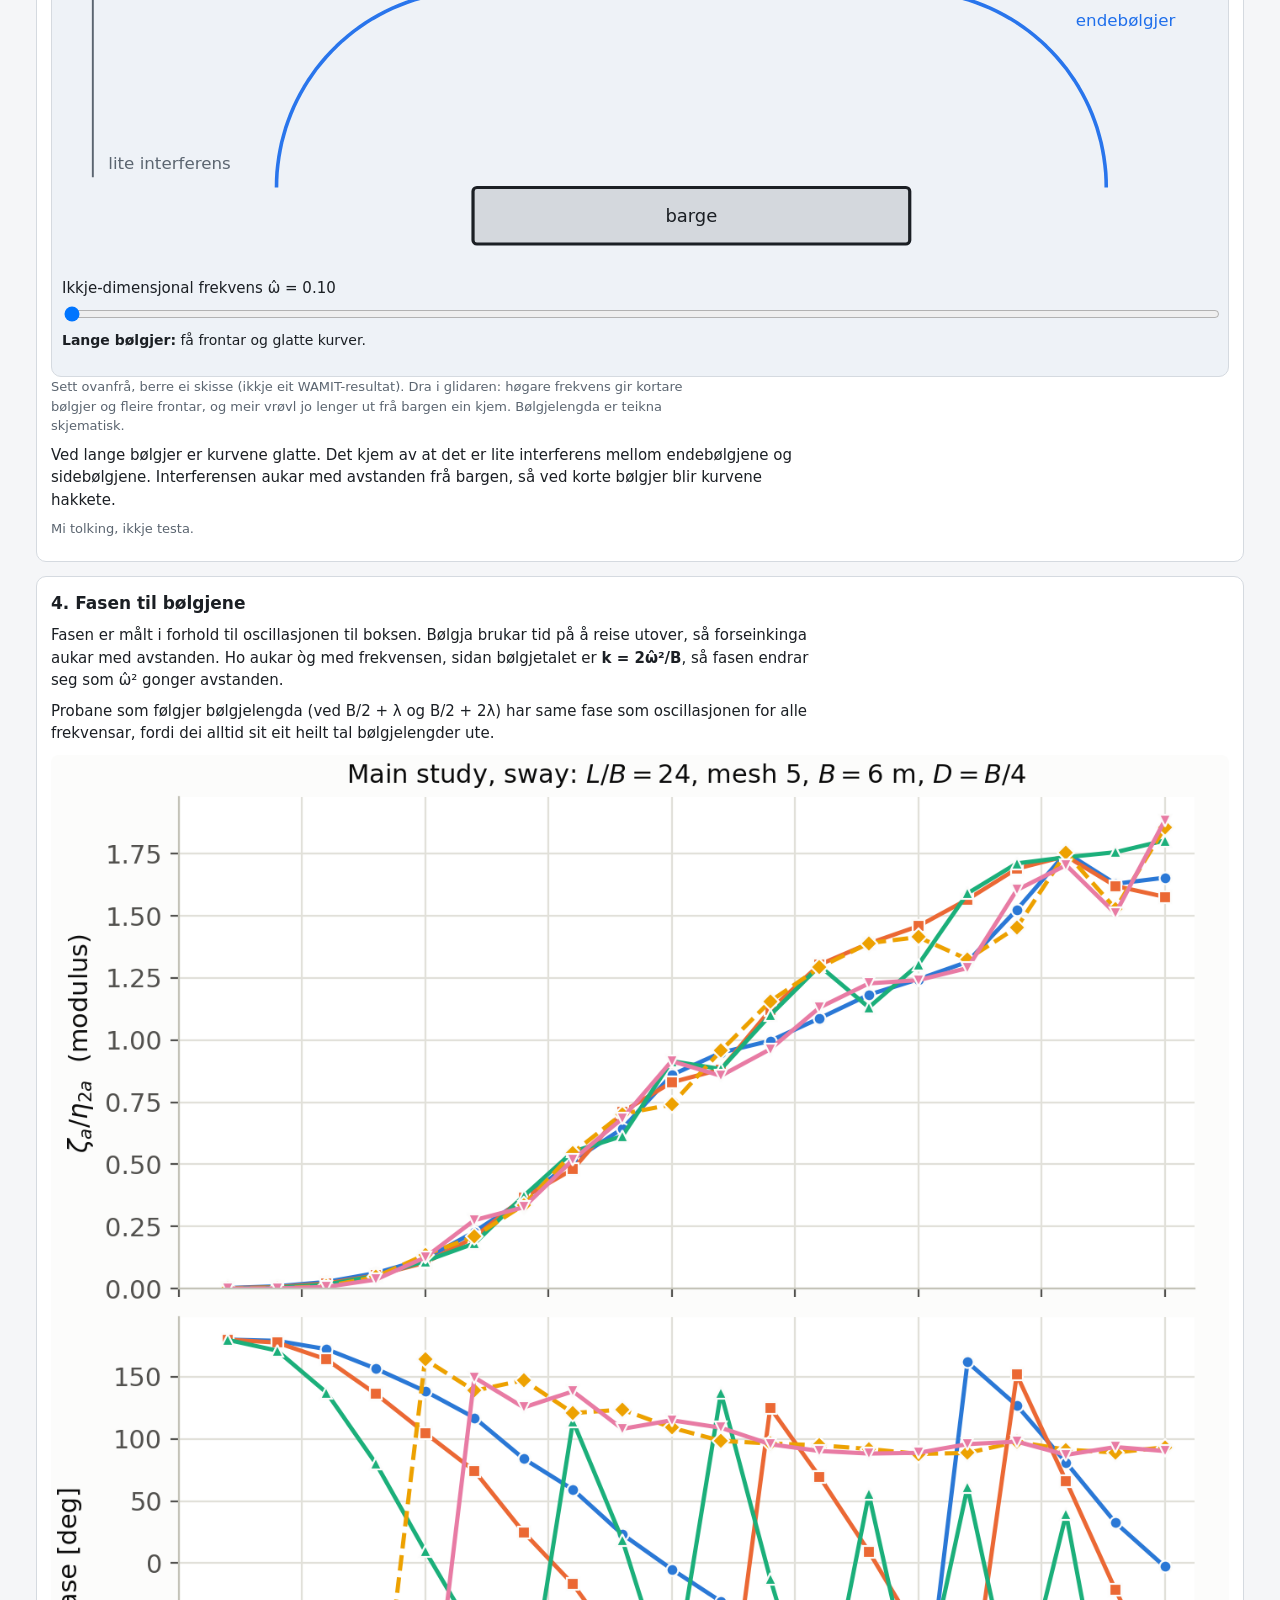
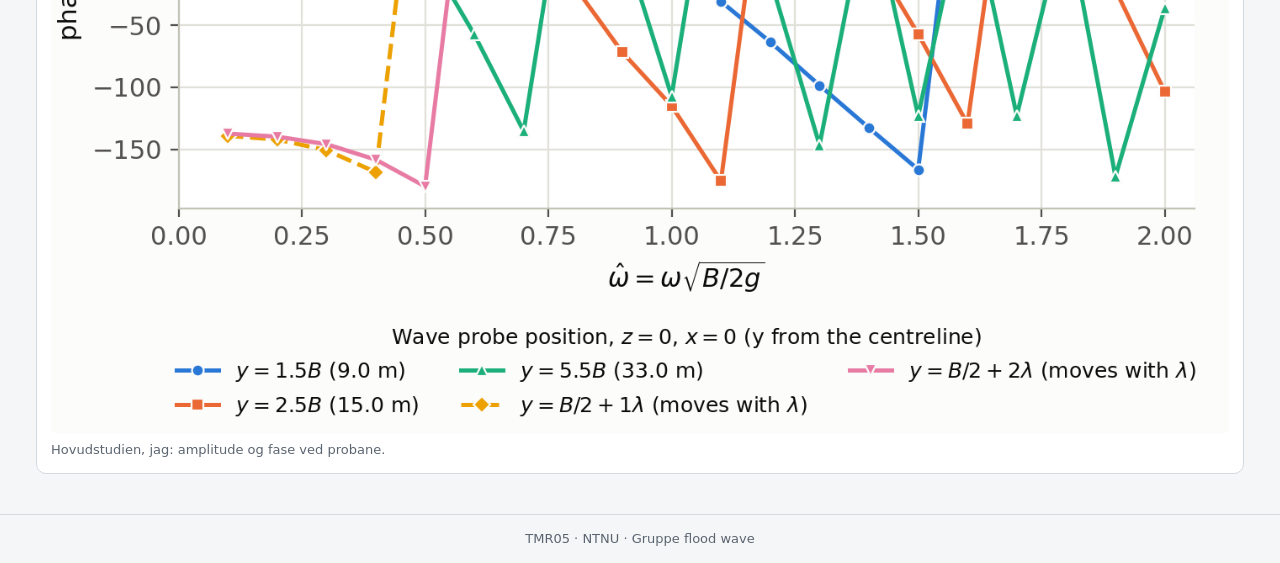
==== commit 0ce7320c: "Add laering page with points 1 to 3" ====
--- a/læring/index.html
+++ b/læring/index.html
@@ -43,9 +43,16 @@
 
   <div class="card">
     <h2 data-i18n="lr.h_3"></h2>
+    <figure><img src="img/main_waves_sway_modulus.png" alt=""><figcaption data-i18n="lr.c_3"></figcaption></figure>
+    <div class="barge">
+      <svg id="topSvg" viewBox="0 0 900 350" role="img" aria-label="Top view of a barge with side waves and end waves"></svg>
+      <div class="bctl"><label for="tL"><span data-i18n="lr.t_len"></span> <span style="font-family:var(--mono)">ω̂ = <output id="tOut">0.10</output></span></label>
+        <input id="tL" type="range" min="0.1" max="2" step="0.05" value="0.1"></div>
+      <div class="bread" id="tRead"></div>
+    </div>
+    <p class="small" data-i18n="lr.t_c"></p>
     <p data-i18n="lr.p_3a"></p>
     <p class="small" data-i18n="lr.p_3b"></p>
-    <figure><img src="img/main_study_heave_waves.png" alt=""><figcaption data-i18n="lr.c_3"></figcaption></figure>
   </div>
 
   <div class="card">
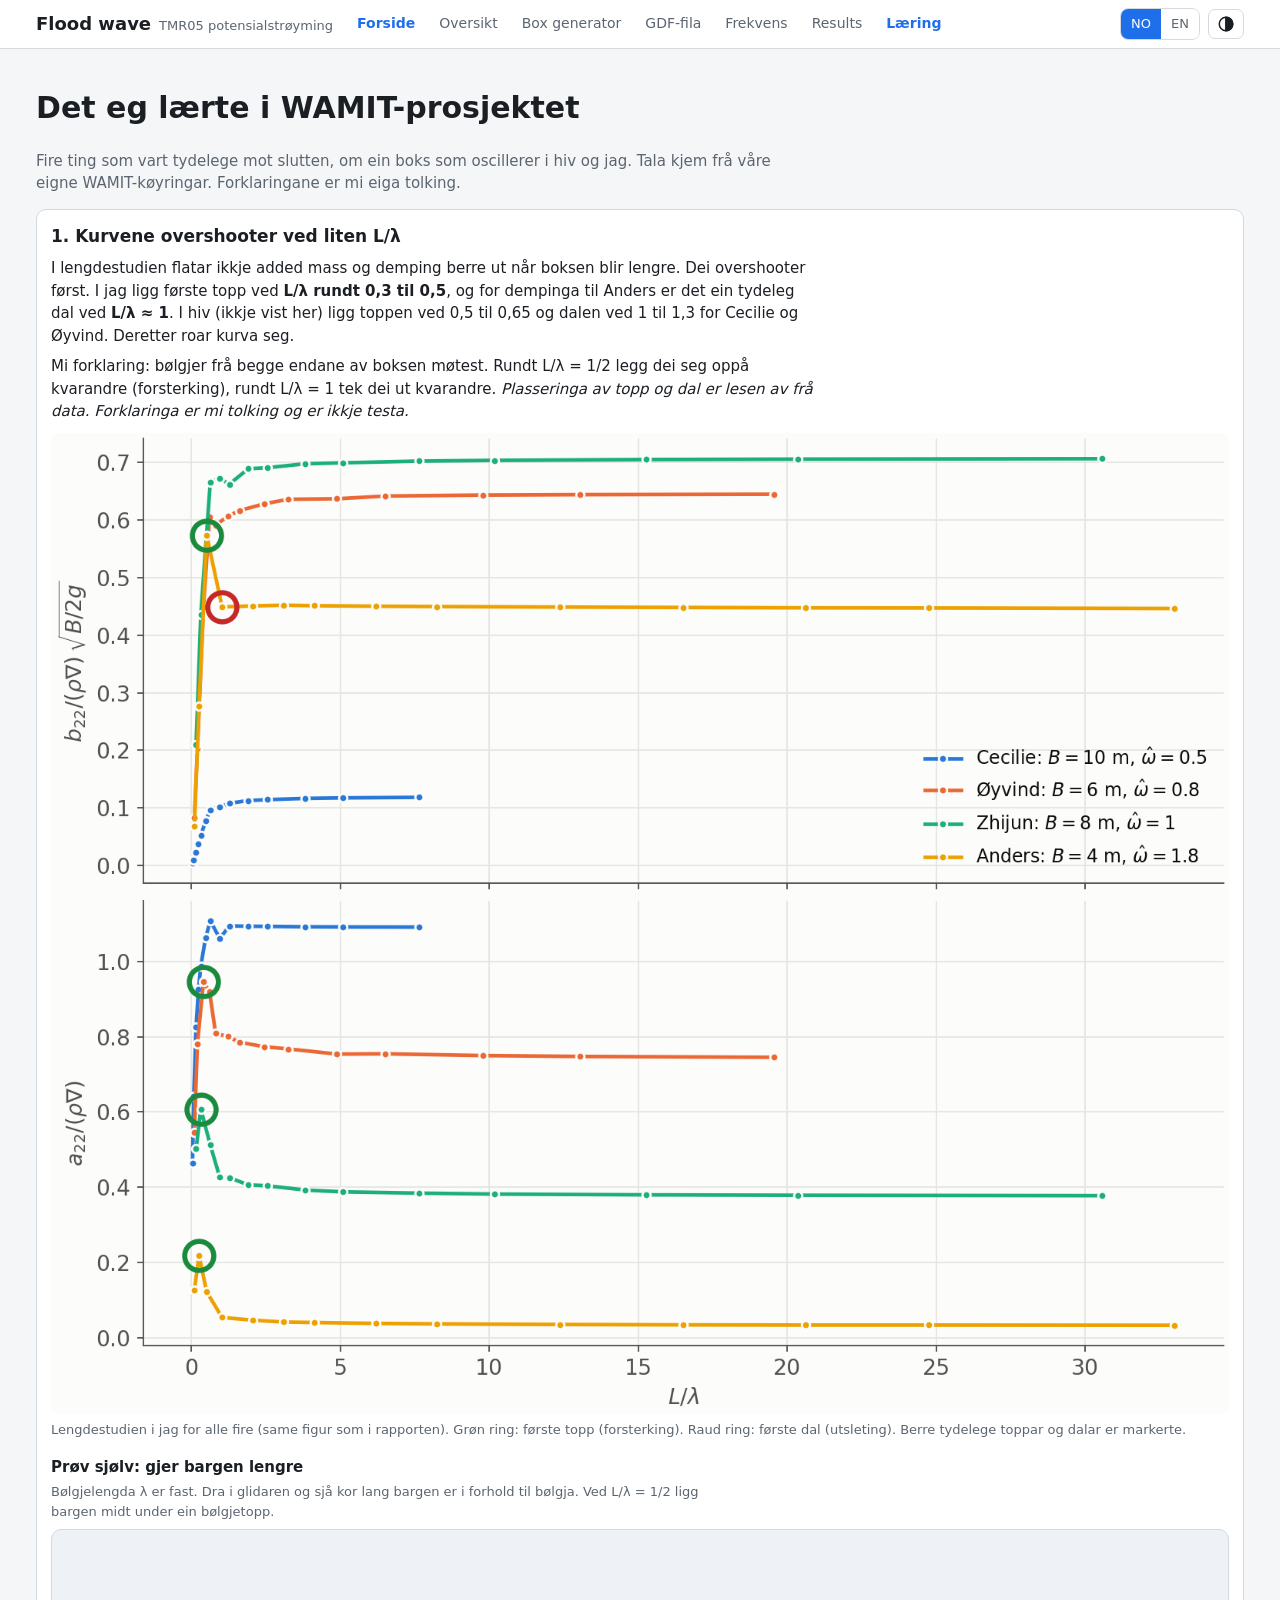
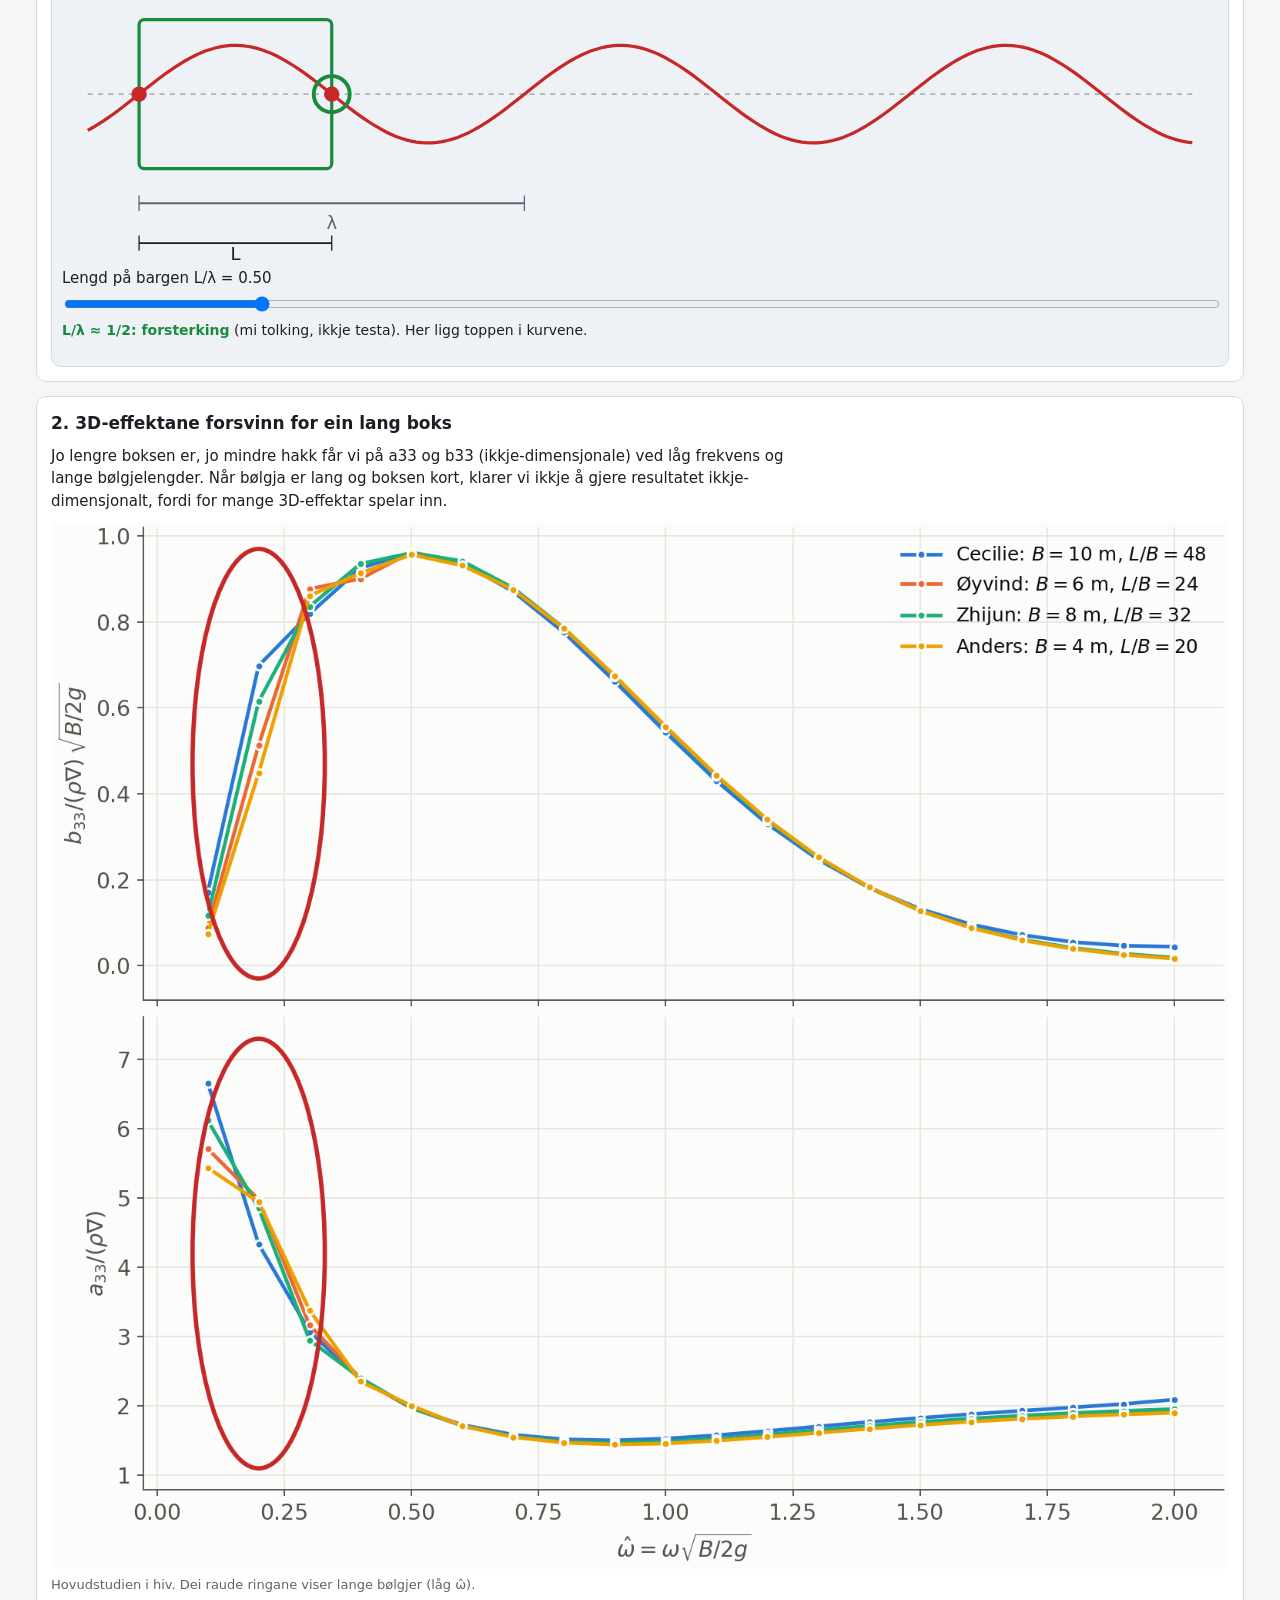
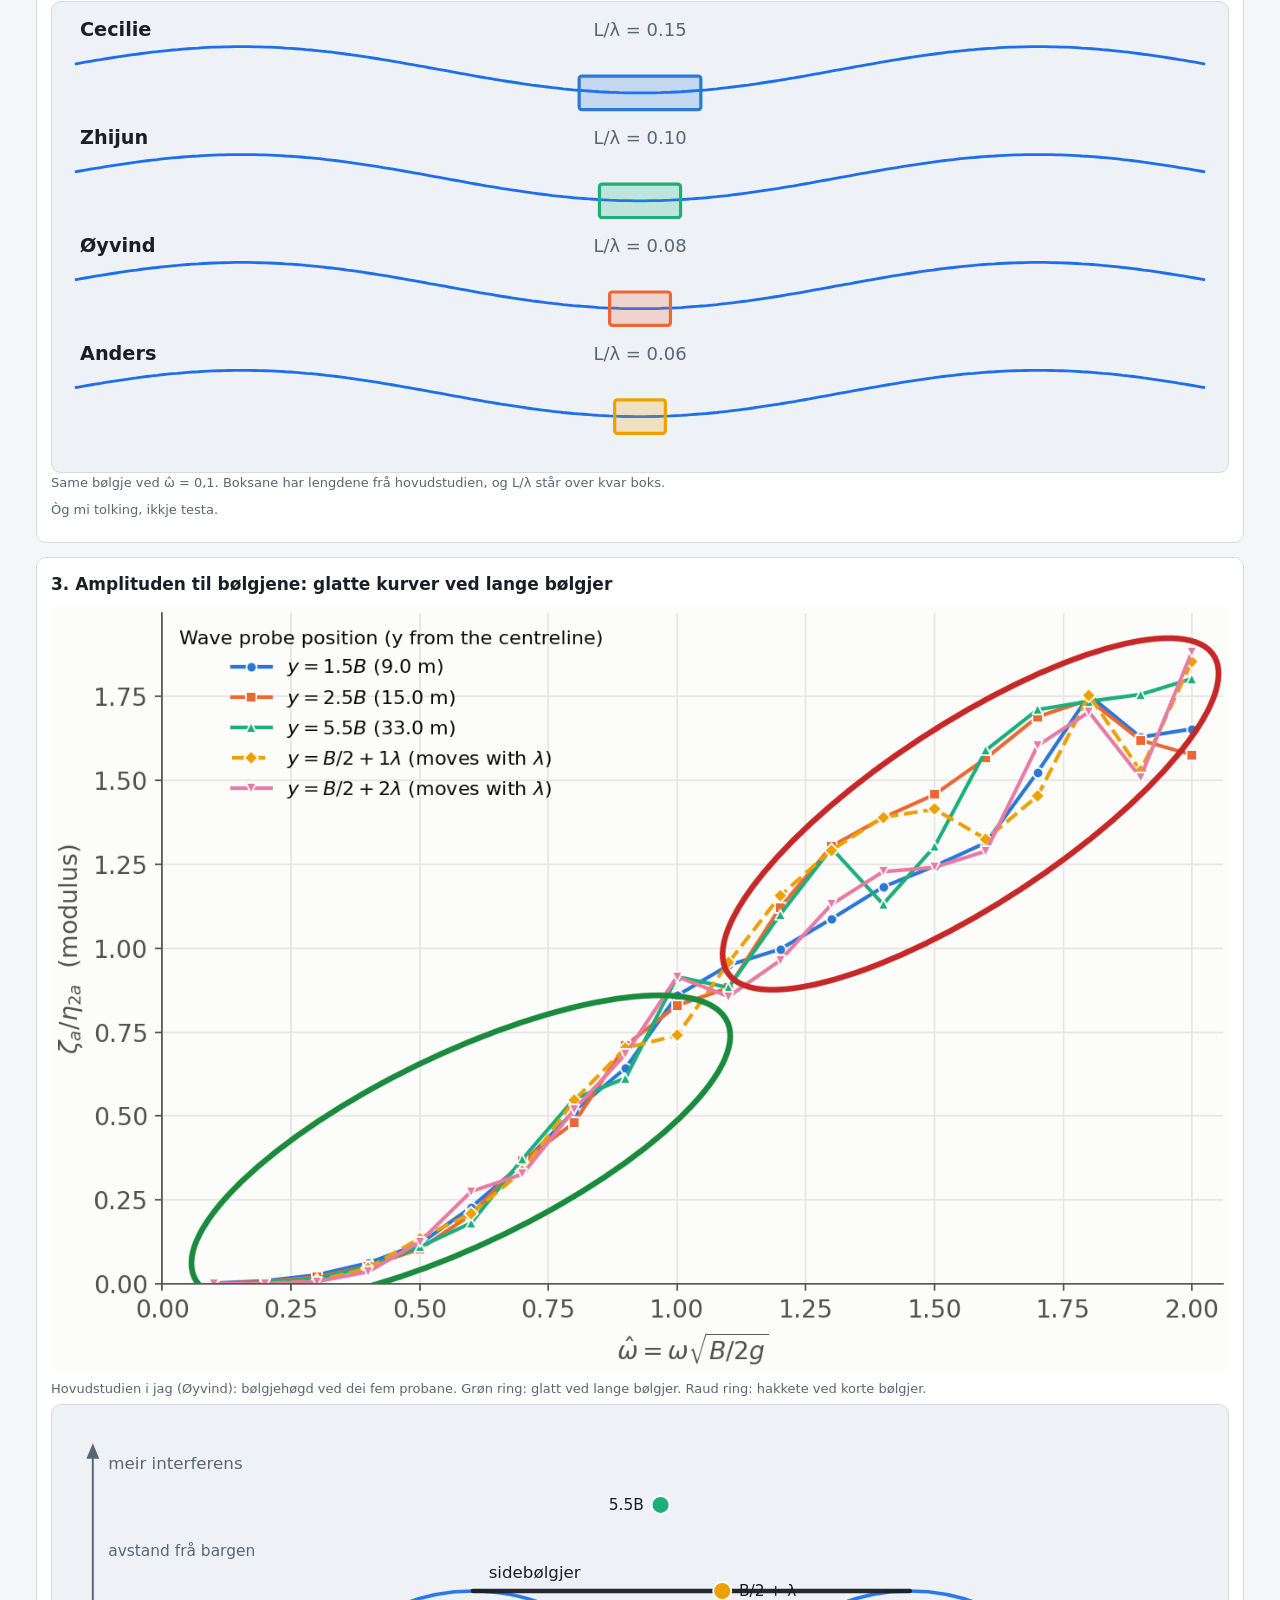
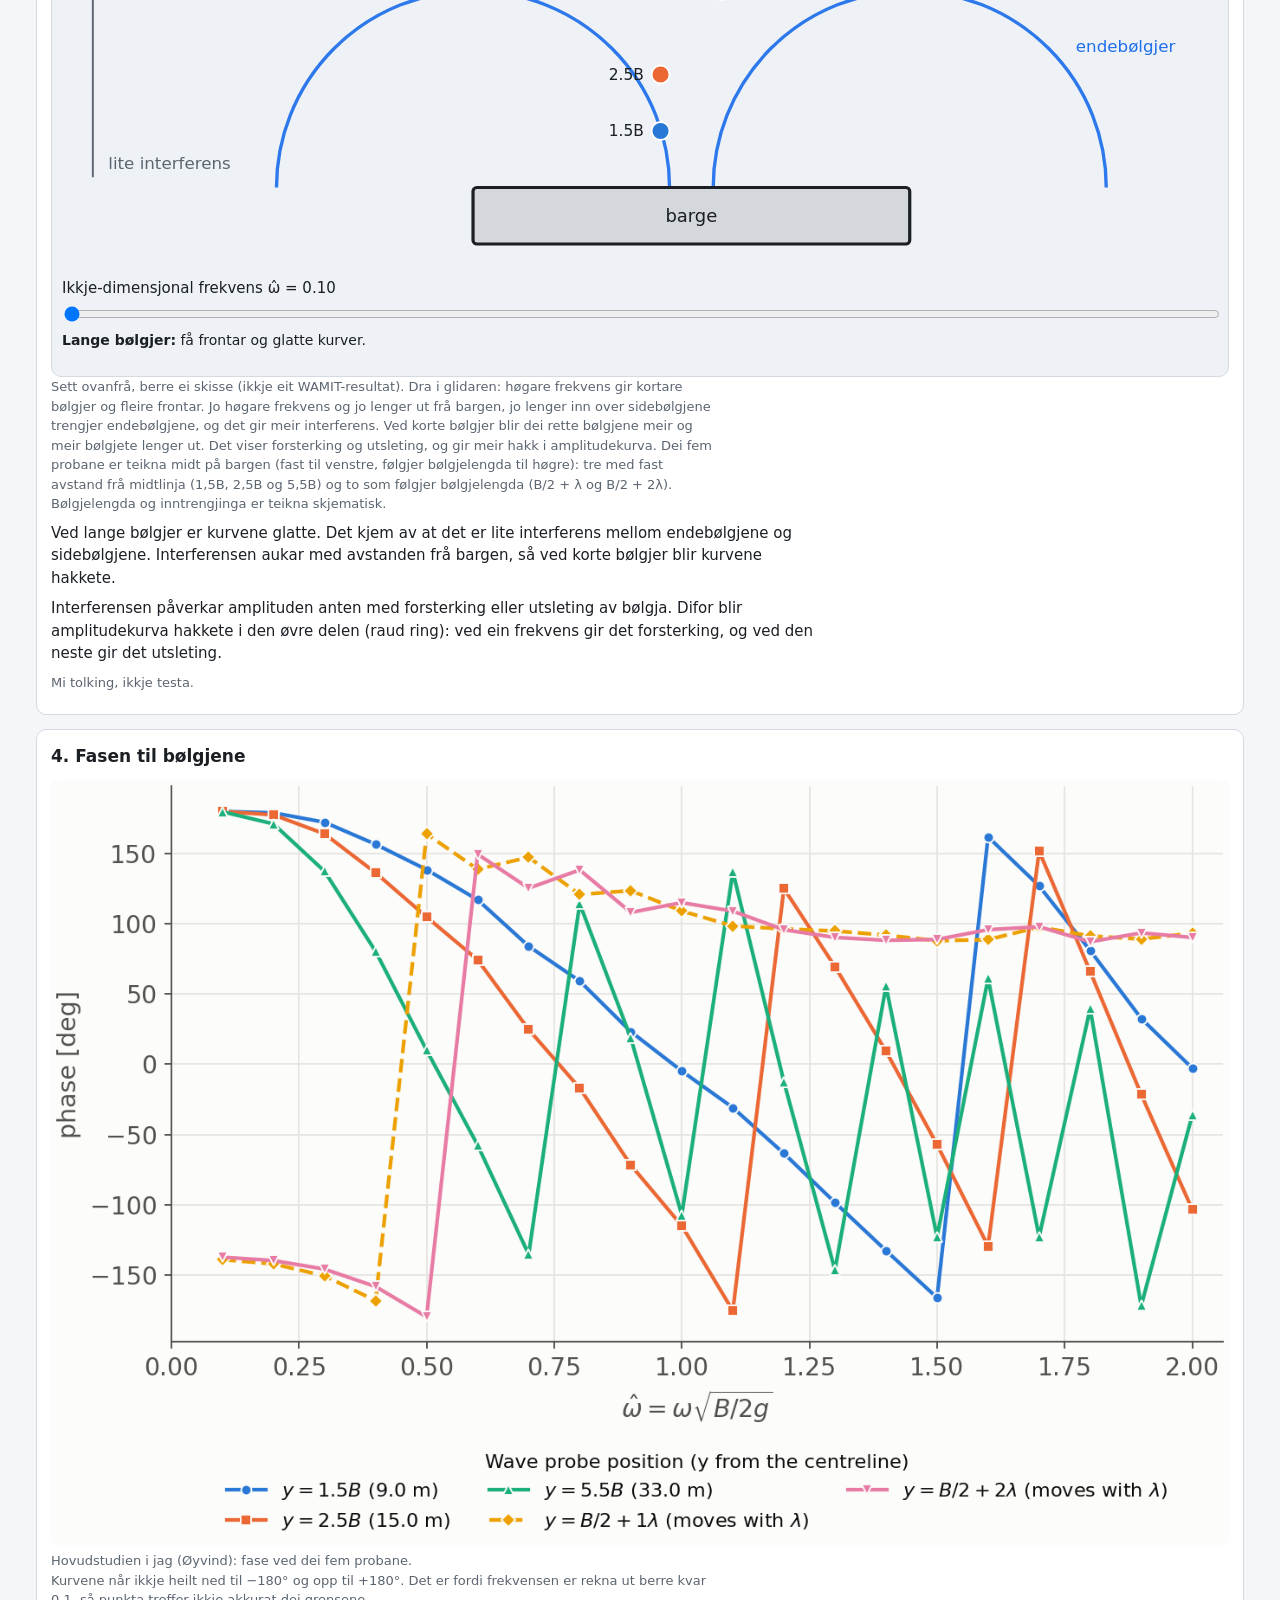
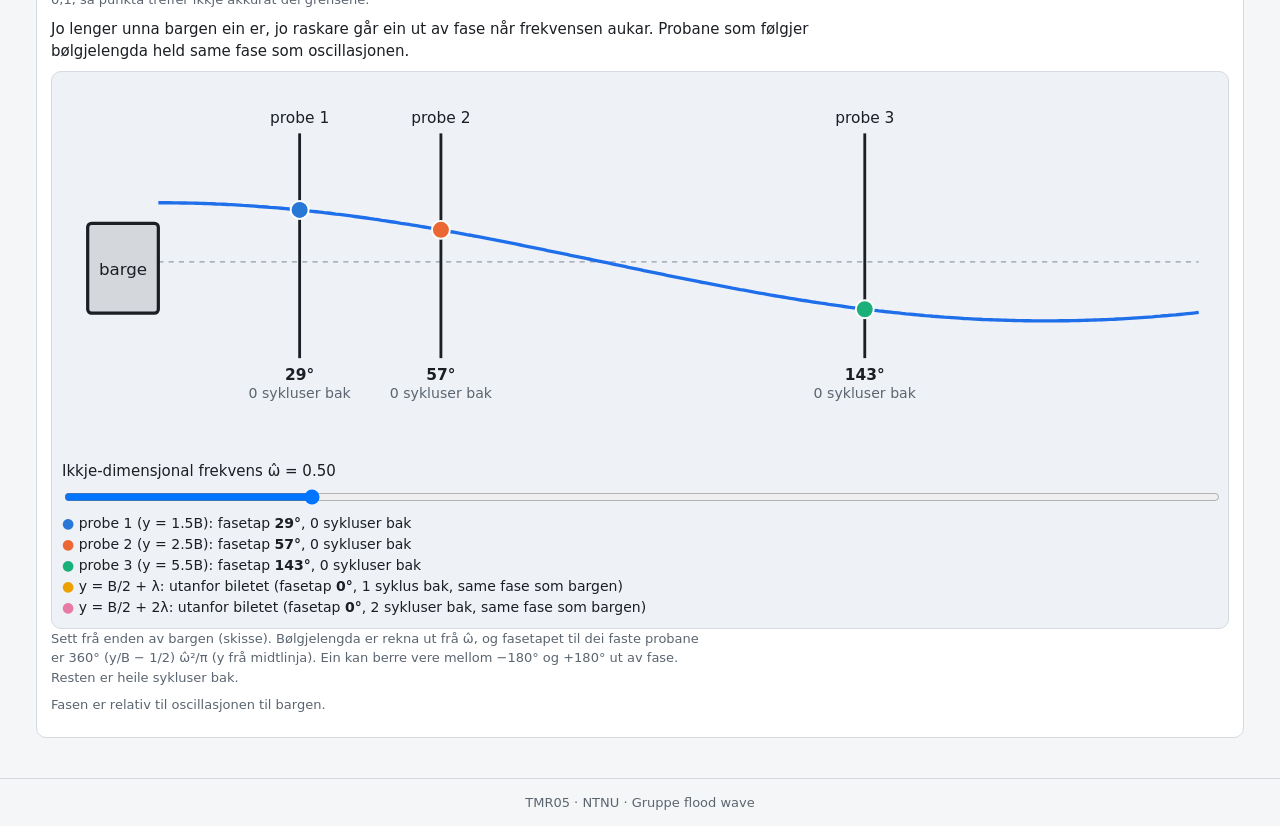
==== commit 0ce18867: "Læring: punkt 3 og 4" ====
--- a/læring/index.html
+++ b/læring/index.html
@@ -52,14 +52,23 @@
     </div>
     <p class="small" data-i18n="lr.t_c"></p>
     <p data-i18n="lr.p_3a"></p>
+    <p data-i18n="lr.p_3e"></p>
     <p class="small" data-i18n="lr.p_3b"></p>
   </div>
 
   <div class="card">
     <h2 data-i18n="lr.h_4"></h2>
+    <figure><img src="img/main_waves_sway_phase.png" alt=""><figcaption data-i18n="lr.c_4"></figcaption></figure>
+    <p class="small" data-i18n="lr.p_4d"></p>
     <p data-i18n="lr.p_4a"></p>
-    <p data-i18n="lr.p_4b"></p>
-    <figure><img src="img/main_study_sway_waves.png" alt=""><figcaption data-i18n="lr.c_4"></figcaption></figure>
+    <div class="barge">
+      <svg id="phSvg" viewBox="0 0 900 285" role="img" aria-label="Bow view of a barge with a wave and five probes"></svg>
+      <div class="bctl"><label for="phF"><span data-i18n="lr.t_len"></span> <span style="font-family:var(--mono)">ω̂ = <output id="phOut">0.50</output></span></label>
+        <input id="phF" type="range" min="0.1" max="2" step="0.05" value="0.5"></div>
+      <div class="bread" id="phRead"></div>
+    </div>
+    <p class="small" data-i18n="lr.p_4c"></p>
+    <p class="small" data-i18n="lr.p_4b"></p>
   </div>
 </div>
 </main>
